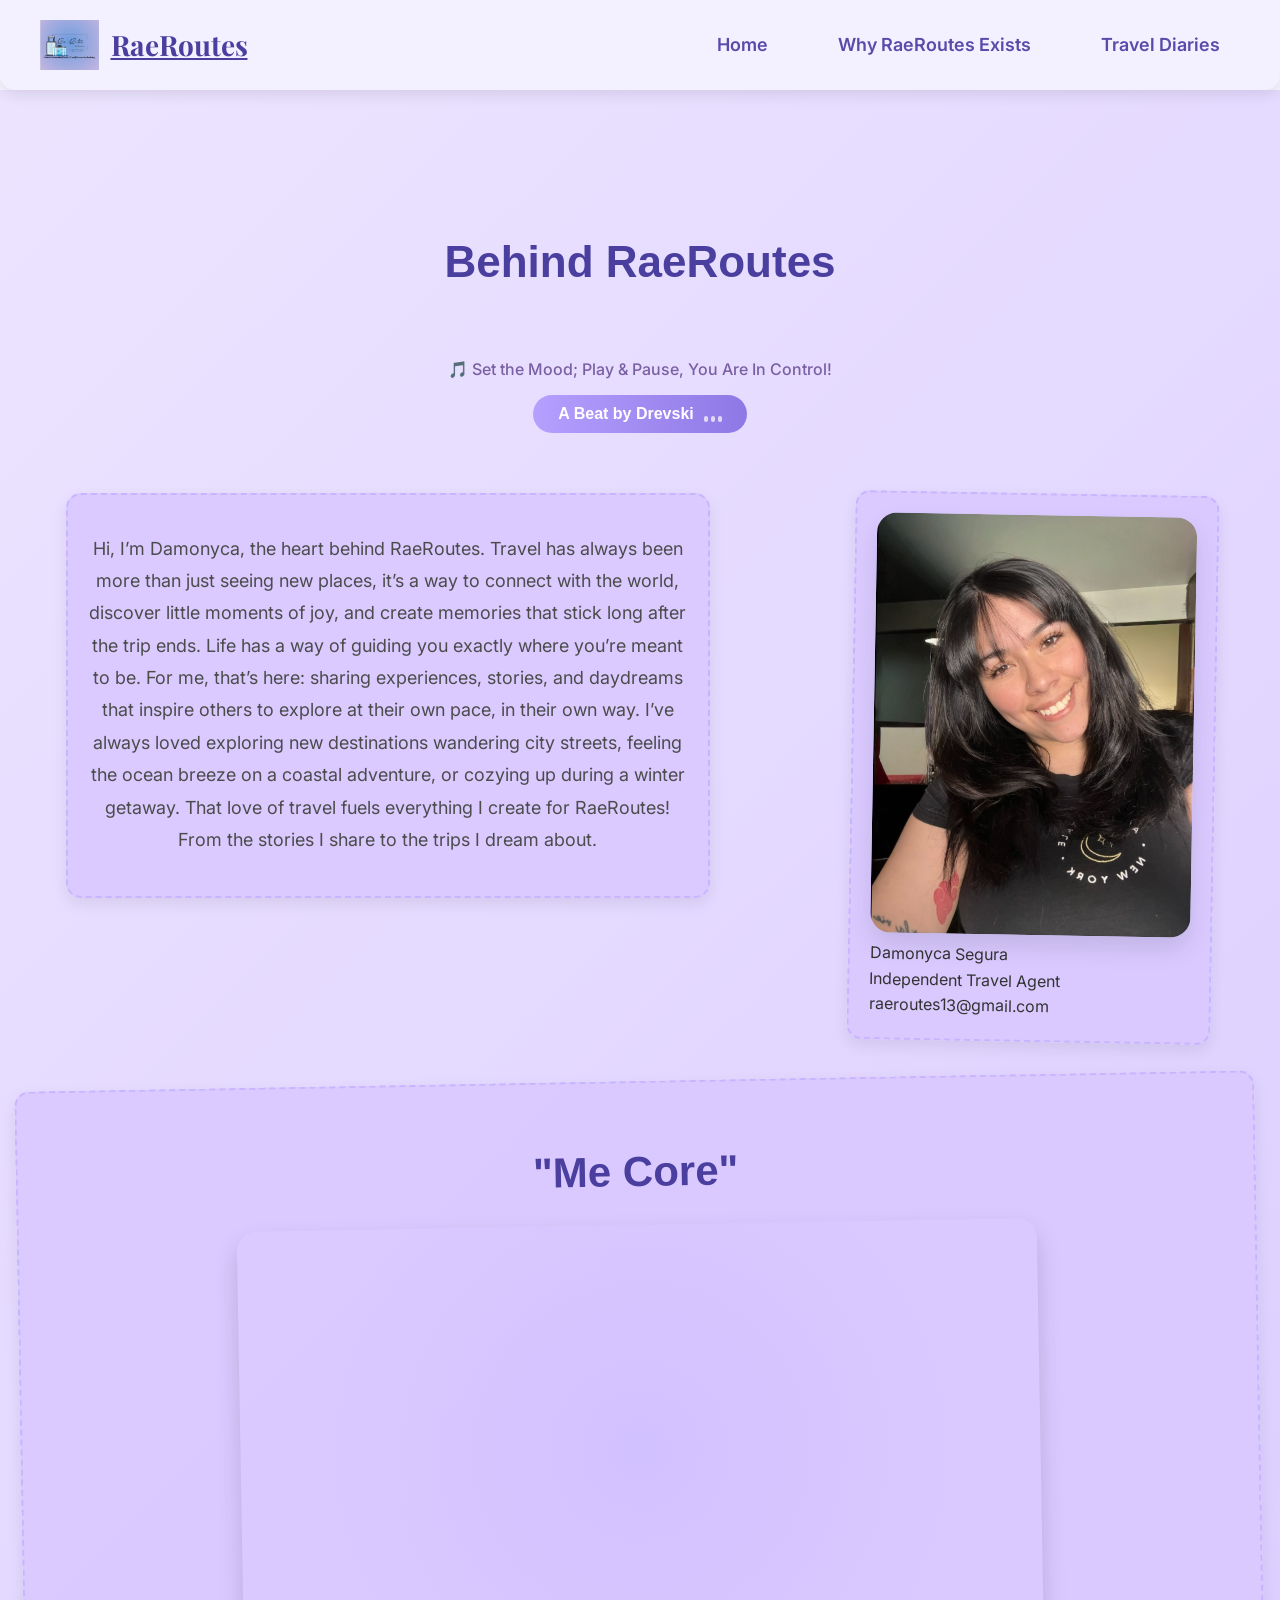
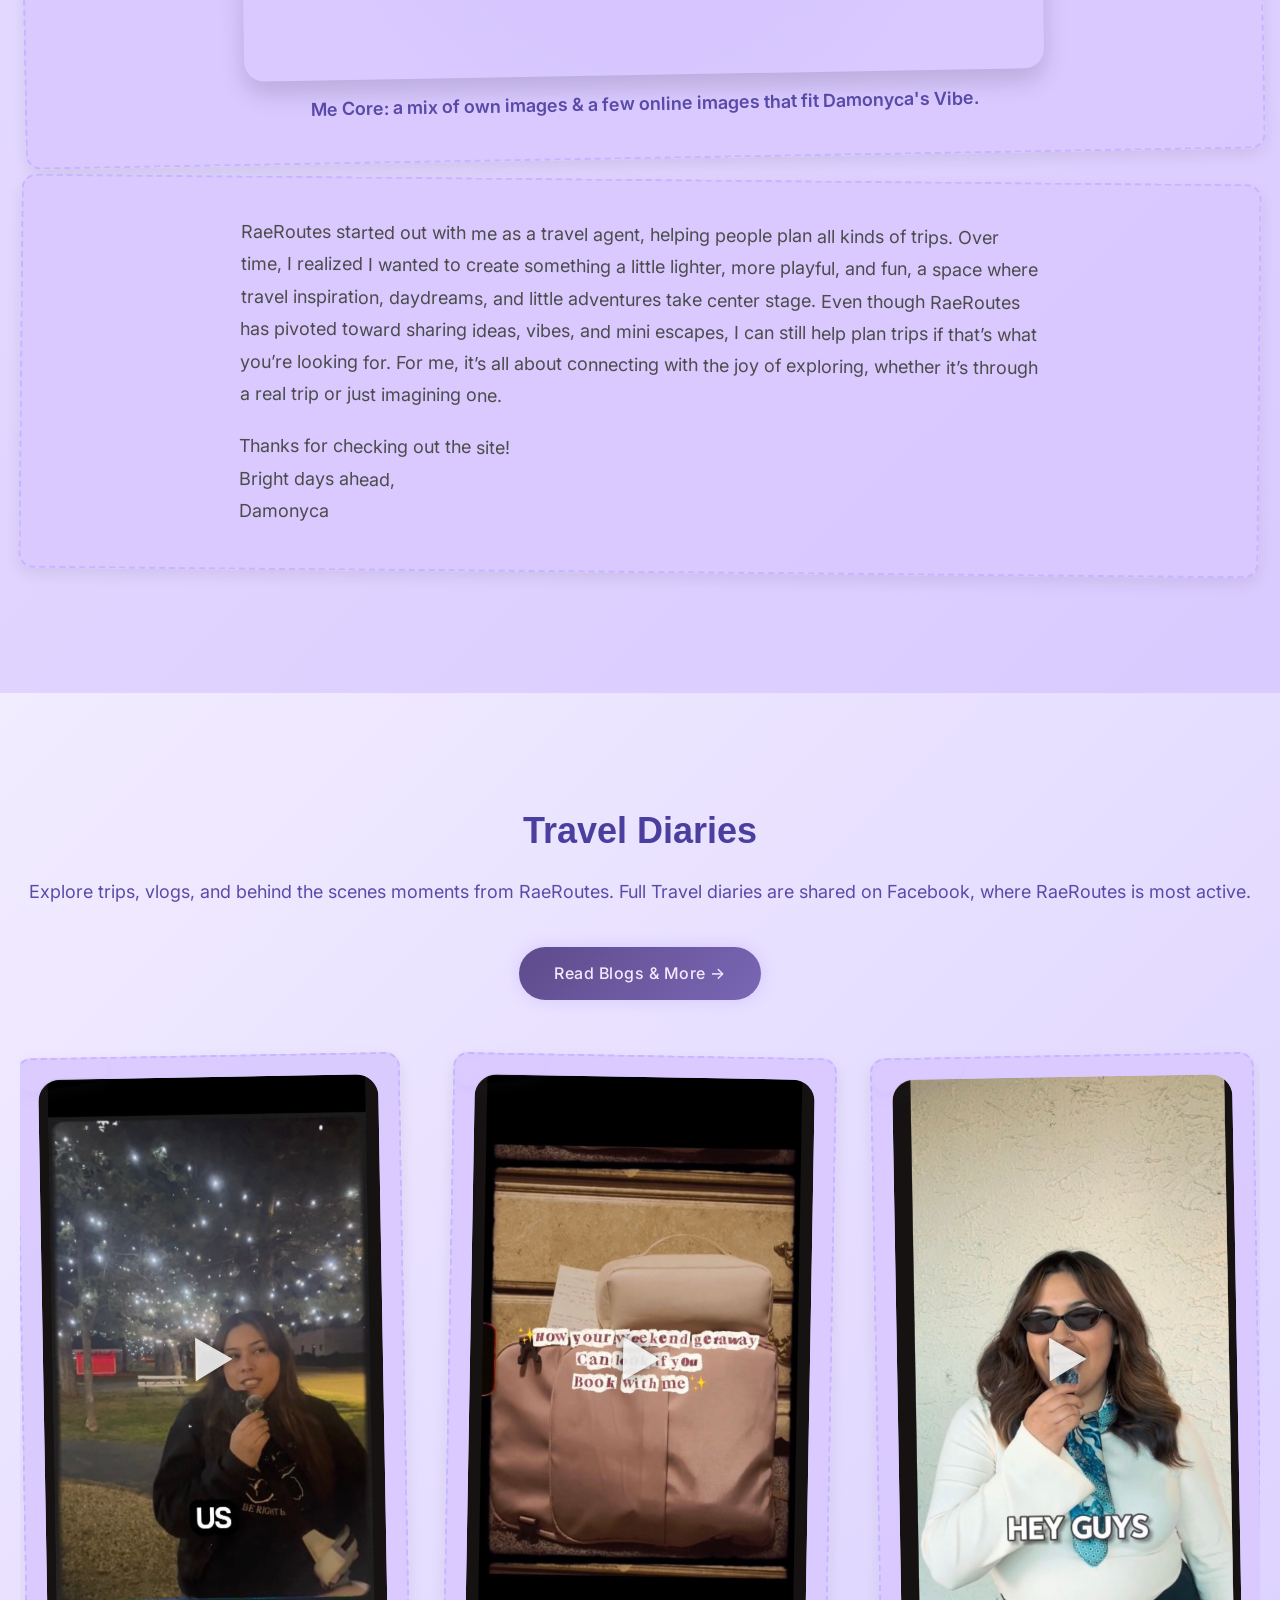
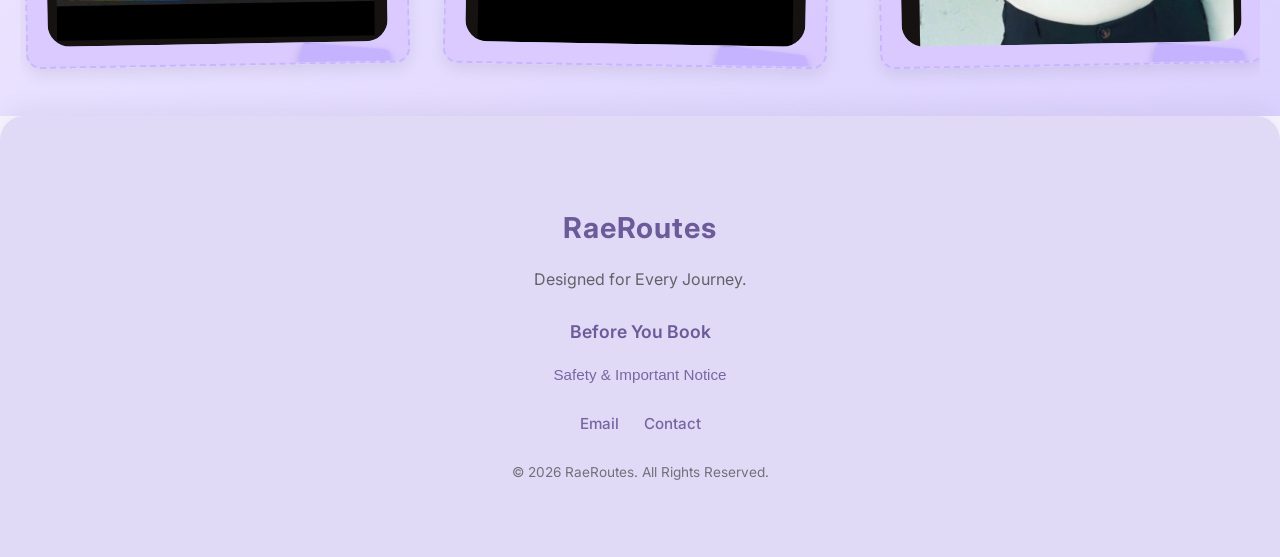
==== about.html @ dfd6adb3 "Refactor travel diaries section for better readability" ====
<!DOCTYPE html>
<html lang="en">
<head>
  <meta charset="UTF-8">
  <meta name="viewport" content="width=device-width, initial-scale=1.0">
  <title>About RaeRoutes | Damonyca</title>

  <!-- Google Fonts -->
  <link href="https://fonts.googleapis.com/css2?family=Inter:wght@300;400;600&family=Playfair+Display:wght@400;600&display=swap" rel="stylesheet">
<style>
/* ===== GLOBAL BODY ===== */
body {
    font-family: 'Inter', sans-serif;
    margin: 0;
    padding: 0;

    /* Soft lavender site background */
    background: #f7f5ff;

    color: #333;
    line-height: 1.6;
    overflow-x: hidden;
}

/* ===== HEADER ===== */
header {
    padding: 20px 40px;
    background: #f3f0ff; /* changed from #fff to page background color */
    box-shadow: 0 4px 15px rgba(0,0,0,0.1);
    display: flex;
    justify-content: space-between;
    align-items: center;
    position: sticky;
    top: 0;
    z-index: 1000;
    border-bottom-left-radius: 15px;
    border-bottom-right-radius: 15px;
    transition: all 0.3s ease;
}

header:hover { box-shadow: 0 8px 25px rgba(0,0,0,0.15); }

header .logo a {
    font-family: 'Playfair Display', serif;
    font-size: 28px;
    font-weight: 700;
    color: #4a3f9e;
    display: flex;
    align-items: center;
}

header .logo img { height: 50px; margin-right: 12px; }

/* ===== HEADER NAVIGATION (DESKTOP DEFAULT) ===== */
header nav {
  display: flex;
  gap: 30px; /* spacing between nav items */
}

header nav a {
  text-decoration: none;
  color: #5a4baa; /* main nav color */
  font-weight: 600;
  font-size: 18px;
  padding: 10px 20px;
  border-radius: 12px;
  position: relative;
  transition: all 0.3s ease;
}

header nav a::after {
  content: '';
  position: absolute;
  bottom: -4px;
  left: 0;
  width: 0%;
  height: 3px;
  background: linear-gradient(90deg, #b5a0ff, #8e78e5);
  border-radius: 2px;
  transition: width 0.3s ease;
}

header nav a:hover::after { 
  width: 100%; 
}

header nav a:hover {
  color: #fff;
  background: linear-gradient(90deg, #b5a0ff, #8e78e5);
  transform: translateY(-2px) scale(1.05);
  box-shadow: 0 8px 20px rgba(0,0,0,0.1);
}

/* ===== HAMBURGER ICON ===== */
.hamburger { 
  display: none; /* desktop hidden */
  flex-direction: column; 
  justify-content: space-between; 
  width: 42px;
  height: 38px;
  padding: 8px;
  cursor: pointer;

  background: #ffffff;
  border-radius: 12px;
  box-shadow: 0 6px 18px rgba(0, 0, 0, 0.12);

  transition: transform 0.2s ease, box-shadow 0.2s ease;
}
  .hamburger:hover {
  transform: translateY(-1px);
  box-shadow: 0 8px 22px rgba(0, 0, 0, 0.16);
}
.hamburger span { 
  height: 3px; 
  background: #5a4baa; 
  border-radius: 2px; 
}

/* ===== MOBILE NAVIGATION ===== */
@media (max-width: 768px) {

  header {
    display: flex;
    justify-content: space-between;
    align-items: center;
    position: relative; /* needed for absolute nav */
  }

  /* Show hamburger on mobile */
  .hamburger {
    display: flex;
  }

  /* Hide nav by default on mobile */
  header nav {
    display: none;
    position: absolute;
    top: 80px;
    right: 20px;
    flex-direction: column;
    background: #ffffff;
    padding: 20px;
    border-radius: 16px;
    box-shadow: 0 12px 30px rgba(0,0,0,0.15);
    gap: 16px;
    z-index: 1000;
  }

  /* THIS matches your existing JS */
  header nav.show {
    display: flex;
  }

  header nav a {
    font-size: 18px;
    padding: 12px 16px;
  }
}

/* ===== Theme Song Player ===== */
.theme-song-player {
  text-align: center;
  margin: 20px auto 40px;
}

.theme-song-player p {
  font-weight: 500;
  color: #7a5fa3;
  margin-bottom: 12px;
}

#playPauseBtn {
  display: inline-flex;
  align-items: center;
  justify-content: center;
  gap: 10px;
  padding: 10px 25px;
  font-size: 16px;
  font-weight: 600;
  color: #fff;
  background: linear-gradient(90deg, #b5a0ff, #8e78e5);
  border: none;
  border-radius: 25px;
  cursor: pointer;
  transition: all 0.3s ease;
  position: relative;
  overflow: hidden;
}

#playPauseBtn:hover {
  transform: translateY(-2px) scale(1.05);
  box-shadow: 0 8px 20px rgba(0,0,0,0.15);
}

/* Mini Audio Bars */
.audio-bars {
  display: flex;
  align-items: flex-end;
  gap: 3px;
  height: 16px;
}

.audio-bars span {
  width: 4px;
  height: 6px;
  background: rgba(255,255,255,0.7);
  border-radius: 2px;
  animation: bounce 1s infinite;
  animation-play-state: paused; /* paused by default */
}

.audio-bars span:nth-child(2) { animation-delay: 0.2s; }
.audio-bars span:nth-child(3) { animation-delay: 0.4s; }

@keyframes bounce {
  0%, 100% { height: 6px; opacity: 0.7; }
  50% { height: 14px; opacity: 1; }
}




/* ===== ABOUT PAGE ===== */
.about-page {
    padding: 100px 20px;
    background: linear-gradient(135deg, #ece4ff, #d9caff); /* soft lavender gradient */
    overflow: hidden;
}

.about-page h1 {
    font-family: 'Poppins', sans-serif;
    color: #4a3f9e;
    text-align: center;
    font-size: 44px;
    margin-bottom: 60px;
    opacity: 0;
    transform: translateY(20px);
    transition: all 0.8s ease-out;
}

/* About content layout */
.about-content {
    display: flex;
    flex-wrap: wrap;
    gap: 50px;
    justify-content: center;
    align-items: flex-start;
}

.about-text {
    max-width: 600px;
    font-size: 18px;
    color: #4c4c4c;
    line-height: 1.8;
    opacity: 0;
    transform: translateY(20px);
    transition: all 0.8s ease-out;
    text-align: center;
}

.about-text p { margin-bottom: 20px; }
.about-text .button {
    display: inline-block;
    padding: 16px 50px;
    background: linear-gradient(90deg, #b5a0ff, #8e78e5);
    color: #fff;
    border-radius: 30px;
    font-weight: 700;
    font-size: 18px;
    text-decoration: none;
    margin: 20px auto 0;
    transition: all 0.3s ease, box-shadow 0.3s ease;
    box-shadow: 0 8px 20px rgba(0,0,0,0.15);
}

.about-text .button:hover { transform: translateY(-5px) scale(1.05); box-shadow: 0 12px 25px rgba(0,0,0,0.2); }

.about-image img {
    max-width: 320px;
    border-radius: 20px;
    box-shadow: 0 12px 25px rgba(0,0,0,0.1);
    opacity: 0;
    transform: translateY(20px);
    transition: all 0.8s ease-out;
}

/* ===== CORE VIDEO ===== */
.core-video {
    padding: 80px 20px;
    text-align: center;
}

.core-video h2 {
    font-family: 'Poppins', sans-serif;
    font-size: 42px;
    font-weight: 700;
    color: #4a3f9e;
    margin-bottom: 20px;
    text-align: center;
}

.core-video .video-placeholder {
    width: 80%;
    max-width: 800px;
    height: 450px;
    border-radius: 20px;
    overflow: hidden;
    display: flex;
    justify-content: center;
    align-items: center;
    margin: 0 auto;
    box-shadow: 0 12px 25px rgba(0,0,0,0.15);
    position: relative;
    background: radial-gradient(circle at center, rgba(181,160,255,0.2), transparent 70%);
}

.core-video .video-placeholder::before {
    content: '';
    position: absolute;
    top: -50%;
    left: -50%;
    width: 200%;
    height: 200%;
    background: url('sparkles.png') repeat;
    background-size: contain;
    animation: spin 60s linear infinite;
    pointer-events: none;
}
  
/* ===== MOBILE ADJUSTMENTS ONLY ===== */
@media (max-width: 600px) {
    .core-video .video-placeholder {
        width: 100%;           /* fill mobile screen width */
        max-width: none;       /* remove desktop cap */
        min-height: 300px;     /* make it taller */
        aspect-ratio: auto;    /* allow natural height scaling */
        margin: 0 auto;        /* center */
    }

    .core-video .video-placeholder video {
        width: 100%;           /* fill container */
        height: 100%;
        object-fit: cover;     /* maintain crop style */
    }

    .core-video .video-caption {
        font-size: 16px;       /* slightly smaller text for mobile */
        margin-top: 10px;
    }
}


@keyframes spin { from { transform: rotate(0deg); } to { transform: rotate(360deg); } }

.core-video .video-placeholder video { width: 100%; height: 100%; border-radius: 20px; object-fit: cover; z-index: 1; position: relative; }
.core-video .video-caption { margin-top: 15px; font-weight: 600; font-size: 18px; color: #5a4baa; text-align: center; }

/* ===== ABOUT STORY ===== */
.about-story p {
    margin-bottom: 20px;
    max-width: 800px;
    margin-left: auto;
    margin-right: auto;
    font-size: 18px;
    line-height: 1.8;
    color: #4c4c4c;
}
/* ===== CTA BUTTON - START YOUR JOURNEY ===== */
.about-story .button {
    display: inline-block;       /* makes it behave like a button */
    padding: 16px 50px;          /* button size */
    background: linear-gradient(90deg, #b5a0ff, #8e78e5); /* purple gradient */
    color: #fff;                 /* text color white */
    border-radius: 30px;         /* rounded edges */
    font-weight: 700;            /* bold text */
    font-size: 18px;             /* readable size */
    text-decoration: none;       /* remove underline */
    text-align: center;          /* center text */
    margin: 20px auto 0;         /* center horizontally */
    transition: all 0.3s ease, box-shadow 0.3s ease; /* smooth hover */
    box-shadow: 0 8px 20px rgba(0,0,0,0.15); /* subtle shadow */
}
  
@media screen and (max-width: 768px) {
    .about-text .button {
        display: block;
        width: 100%;
        margin: 20px 0 0 0; /* top 20px, no side margins */
    }
}

/* Hover / pop effect */
.about-story .button:hover {
    transform: translateY(-5px) scale(1.05);
    box-shadow: 0 12px 25px rgba(0,0,0,0.2);
}
  


/* ===== TRAVEL DIARIES ===== */
.travel-diaries {
    padding: 80px 20px 20px; /* reduce bottom padding from 60px → 20px */
    text-align: center;
    background: linear-gradient( 135deg, #f2ecff 0%,#dcd2ff 100%);
}


.travel-diaries h2 {
    font-family: 'Poppins', sans-serif;
    color: #4a3f9e;
    font-size: 36px;
    margin-bottom: 15px;
}

.travel-diaries p {
    font-size: 18px;
    color: #5a4baa;
    margin-bottom: 40px;
}

  /* ===== BLOG BUTTON IN TRAVEL DIARIES ===== */
.diaries-blog-btn {
  text-align: center;
  margin: 25px 0 35px 0;
  display: block; /* show the button */
}

/* ===== LINK BUTTON STYLE ===== */
.blog-link-btn {
  display: inline-block;
  padding: 14px 35px; /* a little bigger for tap-friendly mobile */
  border-radius: 28px;
  background: linear-gradient(135deg, #5e4b8b, #7a67b5);
  color: #f1eaff;
  text-decoration: none;
  font-weight: 500;
  letter-spacing: 0.5px;
  text-align: center;
  transition: all 0.3s ease;
  box-shadow: 0 0 15px rgba(150,120,255,0.25);
}

/* hover effect */
.blog-link-btn:hover {
  transform: translateY(-3px);
  box-shadow: 0 0 22px rgba(170,140,255,0.5);
}

/* ===== MOBILE RESPONSIVE ===== */
@media (max-width: 600px) {
  .blog-link-btn {
    padding: 12px 25px; /* smaller padding for small screens */
    font-size: 16px;
    width: 80%; /* full-ish width for easier tapping */
    border-radius: 24px;
  }
}

/* Grid - horizontal scroll on mobile, normal on desktop */
.diaries-grid {
    display: flex;
    flex-wrap: nowrap;               
    justify-content: center;          
    gap: 40px;
    overflow-x: auto;                
    padding-bottom: 10px;
    -webkit-overflow-scrolling: touch; 
    scroll-snap-type: x mandatory;   
    position: relative;
}

/* Scrapbook card */
.diary-card {
    flex: 0 0 auto;
    width: 340px;
    max-height: calc(100vh - 200px); /* optional: prevent cards from forcing extra section height */
    aspect-ratio: 3 / 5;
    background: rgba(255,255,255,0.9);
    border: 2px dashed rgba(181,160,255,0.6);
    border-radius: 22px;
    position: relative;
    box-shadow: 0 10px 25px rgba(0,0,0,0.12);
    transform: rotate(-1deg);
    transition: transform 0.3s ease, box-shadow 0.3s ease;
    overflow: hidden;
    scroll-snap-align: start;
    margin-bottom: 0; /* make sure no extra margin added */
}


/* Alternate tilt */
.diary-card:nth-child(even) {
    transform: rotate(1deg);
}

/* Hover */
.diary-card:hover {
    transform: rotate(0deg) scale(1.03);
    box-shadow: 0 16px 35px rgba(0,0,0,0.18);
}

/* Video link wrapper */
.video-link {
    display: block;
    width: 100%;
    height: 100%;
    position: relative;
}

/* Image covers the card */
.video-link img {
    width: 100%;
    height: 100%;
    object-fit: cover;
    border-radius: 22px;
    display: block;
}

/* Play overlay */
.play-overlay {
    position: absolute;
    top: 50%;
    left: 50%;
    transform: translate(-50%, -50%);
    font-size: 48px;
    color: rgba(255,255,255,0.85);
    text-shadow: 0 0 12px rgba(0,0,0,0.6);
    pointer-events: none;
}

/* ===== SCRAPBOOK TAPE EFFECT ===== */
.diary-card::before,
.diary-card::after {
    content: "";
    position: absolute;
    width: 90px;
    height: 28px;
    background: rgba(181,160,255,0.55);
    border-radius: 6px;
    box-shadow: 0 4px 10px rgba(90,75,170,0.35);
    z-index: 1;
    pointer-events: none;
    backdrop-filter: blur(1px);
}

.diary-card::before {
    top: -12px;
    left: 18px;
    transform: rotate(-8deg);
}

.diary-card::after {
    bottom: -12px;
    right: 18px;
    transform: rotate(6deg);
}

/* Mobile */
@media (max-width: 768px) {
    .diary-card {
        width: 280px;
    }
}

  
/* ===== FOOTER ===== */
.rr-footer {
  background: rgba(210, 200, 240, 0.6);
  padding: 60px 25px;
  text-align: center;
  color: #444;
  margin-top: 0; /* remove extra space */
  border-radius: 24px 24px 0 0;
  box-shadow: 0 -8px 25px rgba(0, 0, 0, 0.05);
}


.footer-content {
  max-width: 800px;
  margin: 0 auto;
}

.footer-title {
  font-size: 1.8rem;
  font-weight: 700;
  letter-spacing: 1px;
  color: #6c5a99;
  margin-bottom: 6px;
}

.footer-tagline {
  font-size: 1rem;
  opacity: 0.8;
  margin-bottom: 25px;
}

.footer-subtitle {
  font-size: 1.1rem;
  font-weight: 600;
  color: #6c5a99;
  margin-bottom: 10px;
}

.footer-links {
  list-style: none;
  padding: 0;
  margin-bottom: 25px;
}

.footer-links li {
  margin-bottom: 8px;
}

.footer-links button {
  background: none;
  border: none;
  color: #6c5a99;
  font-size: 0.95rem;
  cursor: pointer;
  opacity: 0.9;
  transition: all 0.3s ease;
}

.footer-links button:hover {
  opacity: 1;
  text-decoration: underline;
}

.footer-socials {
  display: flex;
  justify-content: center;
  gap: 25px;
  margin-bottom: 25px;
}

.footer-socials a {
  color: #6c5a99;
  text-decoration: none;
  font-size: 0.95rem;
  font-weight: 500;
  opacity: 0.9;
  transition: all 0.3s ease;
}

.footer-socials a:hover {
  opacity: 1;
  transform: translateY(-2px);
}

.footer-copy {
  font-size: 0.85rem;
  opacity: 0.7;
  margin-top: 10px;
}

/* ===== PDF IMAGE MODAL ===== */
.pdf-modal {
  position: fixed;
  inset: 0;
  background: rgba(30, 20, 60, 0.45);
  backdrop-filter: blur(6px);
  display: none;
  align-items: center;
  justify-content: center;
  z-index: 9999;
}

.pdf-modal.active {
  display: flex;
}

.pdf-modal-content {
  background: linear-gradient(135deg, #f8f4ff, #eceaf7);
  width: 90%;
  max-width: 760px;
  max-height: 80vh;
  border-radius: 20px;
  box-shadow: 0 20px 60px rgba(0,0,0,0.25);
  position: relative;
  padding: 18px;
  display: flex;
  flex-direction: column;
  align-items: center;

  /* ✅ allow scrolling for desktop */
  overflow-y: auto;
}

.pdf-modal-content img {
  width: 100%;
  height: auto;
  border-radius: 14px;
  object-fit: contain;
}

.pdf-close {
  position: absolute;
  top: 12px;
  right: 16px;
  background: none;
  border: none;
  font-size: 1.8rem;
  cursor: pointer;
  color: #6c5a99;
}

/* Navigation Buttons for Multi-Page PDFs */
.pdf-nav {
  display: flex;
  justify-content: space-between;
  width: 100%;
  margin-top: 10px;
}

.pdf-nav button {
  background: #6c5a99;
  color: #fff;
  border: none;
  border-radius: 6px;
  padding: 4px 10px;
  font-size: 1rem;
  cursor: pointer;
  opacity: 0.85;
  transition: 0.3s;
}

.pdf-nav button:hover {
  opacity: 1;
}

/* ===== MOBILE FOOTER ADJUSTMENTS ===== */
@media (max-width: 480px) {
  .rr-footer {
    border-radius: 18px 18px 0 0;
    padding: 50px 20px;
  }

  .footer-title {
    font-size: 1.5rem;
  }

  .footer-links button {
    font-size: 0.9rem;
  }

  .footer-socials {
    flex-wrap: wrap;
    gap: 15px;
  }

  .footer-socials a {
    font-size: 0.9rem;
  }

  .footer-copy {
    font-size: 0.8rem;
  }

  .pdf-modal-content {
    max-height: 75vh;
  }
}


/* ===== SCROLL ANIMATIONS ===== */
.about-page h1.in-view,
.about-text.in-view,
.about-image img.in-view,
.core-video.in-view,
.about-story.in-view,
.diary-card.in-view {
    opacity: 1;
    transform: rotate(0deg) translateY(0);
    transition: all 0.8s ease-out;
}

/* ===== SCRAPBOOK EFFECTS ===== */
.about-text, .about-image, .core-video, .about-story, .diary-card {
    border: 2px dashed rgba(181,160,255,0.5);
    border-radius: 15px;
    padding: 20px;
    margin: 20px auto;
    position: relative;
    background: rgba(255,255,255,0.85);
    box-shadow: 0 6px 15px rgba(0,0,0,0.08);
    transform: rotate(-1deg);
    transition: transform 0.3s ease, box-shadow 0.3s ease;
}

.about-image { transform: rotate(1deg); }
.core-video { transform: rotate(-1deg); }
.about-story { transform: rotate(0.5deg); }
.diary-card:nth-child(even) { transform: rotate(1deg); }

.about-text:hover, .about-image:hover, .core-video:hover, .about-story:hover, .diary-card:hover {
    transform: rotate(0deg) scale(1.02);
    box-shadow: 0 12px 25px rgba(0,0,0,0.15);
}

/* Sparkle animation */
@keyframes sparkle {
    0% {background-position: 0 0;}
    100% {background-position: 200px 200px;}
}

.about-text::before, .about-image::before, .core-video::before, .about-story::before, .diary-card::before {
    content: '';
    position: absolute;
    top:0; left:0; right:0; bottom:0;
    pointer-events: none;
    background: url('sparkles.png') repeat;
    opacity: 0.15;
    animation: sparkle 60s linear infinite;
    border-radius: inherit;
}

/* ===== RESPONSIVE / MOBILE ===== */
@media screen and (max-width: 1024px) {
    .about-content { flex-direction: column; align-items: center; }
    .about-image img { max-width: 80%; }
    .core-video .video-placeholder { height: 350px; }
}

@media screen and (max-width: 768px) {
    header { flex-direction: row; justify-content: space-between; padding: 15px 20px; }
    header nav { display: none; flex-direction: column; gap: 15px; position: absolute; top: 65px; left: 0; width: 100%; background: #fff; padding: 20px; box-shadow: 0 4px 20px rgba(0,0,0,0.1); border-bottom-left-radius: 15px; border-bottom-right-radius: 15px; z-index: 999; }
    header nav.show { display: flex; }
    .hamburger { display: flex; }

    .about-content { flex-direction: column; align-items: center; gap: 30px; }
    .about-image img { max-width: 90%; }
    .about-page h1 { font-size: 36px; }
    .about-text { font-size: 16px; }
    .about-text .button { padding: 12px 30px; font-size: 16px; }

    .core-video h2 { font-size: 32px; margin-bottom: 15px; }
    .core-video .video-placeholder { width: 95%; height: 280px; }
    .core-video .video-caption { font-size: 16px; margin-top: 10px; }

    .diary-card { width: 90%; height: 180px; }
    .about-text, .about-story p, .travel-diaries p { font-size: 16px; }
}
  /* ===== SCRAPBOOK BACKGROUNDS ===== */
.about-text {
    background: rgba(217, 200, 255, 0.9); /* soft lavender */
}

.about-image {
    background: rgba(217, 200, 255, 0.9); /* soft lavender */
}

.core-video {
    background: rgba(217, 200, 255, 0.9); /* soft lavender */
}

.about-story {
    background: rgba(217, 200, 255, 0.9); /* soft lavender */
}

.diary-card {
    background: rgba(217, 200, 255, 0.9); /* soft lavender */
}



</style>

</head>

<body>

 <!-- HEADER -->
<header>
  <div class="logo">
    <a href="index.html">
      <img src="IMG_7560.jpg" alt="RaeRoutes Logo">
      RaeRoutes
    </a>
  </div>
 <nav>
  <!-- Home always links back to the homepage -->
  <a href="index.html#home">Home</a>

  <!-- About Me page sections -->
  <a href="#about-story">Why RaeRoutes Exists</a>
  <a href="#travel-diaries">Travel Diaries</a>
</nav>

<div class="hamburger" onclick="toggleMenu()">
  <span></span>
  <span></span>
  <span></span>
</div>

</header>

<!-- ABOUT SECTION -->
<section class="about-page">
  <div class="container">
    <h1>Behind RaeRoutes</h1>
    
 
 <div class="theme-song-player">
  <p>🎵 Set the Mood; Play & Pause, You Are In Control!</p>
  
  <button id="playPauseBtn">
    A Beat by Drevski
    <span class="audio-bars">
      <span></span>
      <span></span>
      <span></span>
    </span>
  </button>
  
  <audio id="themeSong">
    <source src="FieldsNormal.mp3" type="audio/mpeg">
    Your browser does not support the audio element.
  </audio>
</div>


    <!-- Intro Text + Image -->
    <div class="about-content">
      <div class="about-text">
        <p>Hi, I’m Damonyca, the heart behind RaeRoutes. Travel has always been more than just seeing new places, it’s a way to connect with the world, discover little moments of joy, and create memories that stick long after the trip ends.
Life has a way of guiding you exactly where you’re meant to be. For me, that’s here: sharing experiences, stories, and daydreams that inspire others to explore at their own pace, in their own way.
I’ve always loved exploring new destinations wandering city streets, feeling the ocean breeze on a coastal adventure, or cozying up during a winter getaway. That love of travel fuels everything I create for RaeRoutes! From the stories I share to the trips I dream about.</p>

        
      </div>

      <div class="about-image">
        <img src="myselfie.JPG" alt="Damonyca, founder of RaeRoutes" title="Damonyca, founder of RaeRoutes">
        <div class="about-image-caption">
          Damonyca Segura<br>
          Independent Travel Agent<br>
          raeroutes13@gmail.com
        </div>
      </div>
    </div>

    <!-- Core Video Section -->
<section class="core-video">
  <h2>"Me Core"</h2>
  <div class="video-placeholder">
    <video id="meCoreVideo" autoplay loop muted playsinline poster="video-poster.jpg">
      <source src="mecore2.mp4" type="video/mp4">
      Your browser does not support the video tag.
    </video>
  </div>
  <p class="video-caption">
    Me Core: a mix of own images & a few online images that fit Damonyca's Vibe.
  </p>
</section>

    <!-- Story / Why RaeRoutes Exists -->
    <div class="about-story" id="about-story">
      <p>RaeRoutes started out with me as a travel agent, helping people plan all kinds of trips. Over time, I realized I wanted to create something a little lighter, more playful, and fun, a space where travel inspiration, daydreams, and little adventures take center stage.
 Even though RaeRoutes has pivoted toward sharing ideas, vibes, and mini escapes, I can still help plan trips if that’s what you’re looking for. For me, it’s all about connecting with the joy of exploring, whether it’s through a real trip or just imagining one.</p>

      <p>Thanks for checking out the site!<br>
      Bright days ahead,<br>
      Damonyca</p>

    </div>
  </div>
  
</section>


<section class="travel-diaries" id="travel-diaries">
  <h2>Travel Diaries</h2>
  <p>Explore trips, vlogs, and behind the scenes moments from RaeRoutes.
    Full Travel diaries are shared on Facebook, where RaeRoutes is most active.</p>
  <div class="diaries-blog-btn">
  <a href="https://dsegura033.github.io/raeroutes-blogs/" class="blog-link-btn" target="_blank">
    Read Blogs & More →
  </a>
</div>


  <div class="diaries-grid">

    <!-- Video 1 -->
    <div class="diary-card">
      <a href="https://www.facebook.com/61579193352296/videos/1183307170442172/" target="_blank" class="video-link">
        <img src="hometownvlog.png" alt="Travel Diary 1 Cover">
        <div class="play-overlay">▶</div>
      </a>
    </div>

    <!-- Video 2 -->
    <div class="diary-card">
      <a href="https://www.facebook.com/61579193352296/videos/1197916335291336/" target="_blank" class="video-link">
        <img src="weekendvlogpic.png" alt="Travel Diary 2 Cover">
        <div class="play-overlay">▶</div>
      </a>
    </div>

    <!-- Video 3 -->
    <div class="diary-card">
      <a href="https://www.facebook.com/61579193352296/videos/1382027573300490/" target="_blank" class="video-link">
        <img src="firstvidpic.png" alt="Travel Diary 3 Cover">
        <div class="play-overlay">▶</div>
      </a>
    </div>

  </div>
</section>

  <!-- FOOTER -->
 <footer class="rr-footer">
  <div class="footer-content">

    <!-- Brand -->
    <h3 class="footer-title">RaeRoutes</h3>
    <p class="footer-tagline">Designed for Every Journey.</p>

    <!-- Resources / Image PDFs -->
    <div class="footer-resources">
      <h4 class="footer-subtitle">Before You Book</h4>
      <ul class="footer-links">
        <li><button data-images="importantnotice.jpg,updated2.png">Safety & Important Notice</button></li>
      </ul>
    </div>

    <!-- Socials / Contact -->
    <div class="footer-socials">
      <a href="mailto:raeroutes13@gmail.com">Email</a>
      <a href="#contact">Contact</a>
    </div>

    <!-- Copy -->
    <p class="footer-copy">© 2026 RaeRoutes. All Rights Reserved.</p>

  </div>
</footer>

<!-- Image Modal (for later JS) -->
<div class="pdf-modal" id="pdfModal">
  <div class="pdf-modal-content">
    <button class="pdf-close">&times;</button>
    <a id="pdfExternal" href="#" target="_blank">
      <img id="pdfImage" src="" alt="Document Preview">
    </a>
    <div class="pdf-nav">
      <button id="prevPage">&lt;</button>
      <button id="nextPage">&gt;</button>
    </div>
  </div>
</div>


</body>
  
<script>
document.addEventListener("DOMContentLoaded", () => {
  const playBtn = document.getElementById('playPauseBtn');
  const themeSong = document.getElementById('themeSong');
  const bars = document.querySelectorAll('.audio-bars span');

  if (playBtn && themeSong) {
    playBtn.addEventListener('click', () => {
      if (themeSong.paused) {
        themeSong.play();
        themeSong.loop = true;

        // Animate bars
        bars.forEach(bar => bar.style.animationPlayState = 'running');
      } else {
        themeSong.pause();

        // Pause bars animation
        bars.forEach(bar => bar.style.animationPlayState = 'paused');
      }
    });
  }
});
</script>

<script>
document.addEventListener("DOMContentLoaded", () => {

  /* ===============================
     ABOUT PAGE SCROLL ANIMATIONS
  =============================== */
  const aboutElements = document.querySelectorAll(
    '.about-page h1, .about-text, .about-image img'
  );

  if (aboutElements.length) {
    const observerAbout = new IntersectionObserver(entries => {
      entries.forEach(entry => {
        if (entry.isIntersecting) {
          entry.target.classList.add('in-view');
          observerAbout.unobserve(entry.target);
        }
      });
    }, { threshold: 0.2 });

    aboutElements.forEach(el => observerAbout.observe(el));
  }


  /* ===============================
     HAMBURGER MENU
  =============================== */
  const hamburger = document.querySelector('.hamburger');
  const nav = document.querySelector('header nav');

  if (hamburger && nav) {
    hamburger.addEventListener('click', () => {
      nav.classList.toggle('show');
    });
  }


  /* ===============================
     FOOTER PDF MODAL
  =============================== */
  const modal = document.getElementById("pdfModal");
  const pdfImg = document.getElementById("pdfImage");
  const external = document.getElementById("pdfExternal");
  const pdfCloseBtn = document.querySelector(".pdf-close");
  const prevBtn = document.getElementById("prevPage");
  const nextBtn = document.getElementById("nextPage");

  let currentImages = [];
  let currentIndex = 0;

  document.querySelectorAll(".footer-links button").forEach(btn => {
    btn.addEventListener("click", () => {
      const images = btn.getAttribute("data-images");
      if (!images) return;

      currentImages = images.split(",").map(i => i.trim());
      currentIndex = 0;

      pdfImg.src = currentImages[currentIndex];
      external.href = currentImages[currentIndex];
      modal.classList.add("active");

      prevBtn.style.display = currentImages.length > 1 ? 'inline-block' : 'none';
      nextBtn.style.display = currentImages.length > 1 ? 'inline-block' : 'none';
    });
  });

  function closeModal() {
    modal.classList.remove("active");
    pdfImg.src = "";
  }

  if (pdfCloseBtn) pdfCloseBtn.addEventListener("click", closeModal);
  if (modal) modal.addEventListener("click", e => {
    if (e.target === modal) closeModal();
  });

  if (prevBtn) prevBtn.addEventListener("click", () => {
    if (currentIndex > 0) {
      currentIndex--;
      pdfImg.src = currentImages[currentIndex];
      external.href = currentImages[currentIndex];
    }
  });

  if (nextBtn) nextBtn.addEventListener("click", () => {
    if (currentIndex < currentImages.length - 1) {
      currentIndex++;
      pdfImg.src = currentImages[currentIndex];
      external.href = currentImages[currentIndex];
    }
  });


  /* ===============================
     TRAVELER QUIZ
  =============================== */
  const travelerButtons = document.querySelectorAll(
    '.traveler-card .options button'
  );
  const travelerResult = document.querySelector(
    '.traveler-card .result'
  );

  const travelerDescriptions = {
    "City Explorer": [
      "You thrive on the energy of bustling streets and hidden cafés. Urban adventures are your playground!",
      "Skylines, museums, and late night eats fuel your travel style.",
      "You love discovering neighborhoods and the rhythm of a city that never sleeps."
    ],
    "Coastal Relaxer": [
      "Your soul finds calm in waves and golden sands.",
      "Salt air, slow mornings, and ocean views are your version of luxury.",
      "You travel to unwind sunshine and water are all you need."
    ],
    "Adventure Seeker": [
      "You crave thrills, hikes, and the unknown.",
      "Your trips are powered by adrenaline and fresh air.",
      "You’re happiest chasing views and pushing limits."
    ],
    "Cozy & Chill": [
      "You cherish quiet mornings and hygge vibes.",
      "Your perfect trip includes cozy cafés and slow days.",
      "You travel to feel calm, comfortable, and present."
    ]
  };

  travelerButtons.forEach(button => {
    button.addEventListener('click', () => {
      const type = button.dataset.type;
      const descriptions = travelerDescriptions[type];
      if (!descriptions || !travelerResult) return;

      const random =
        descriptions[Math.floor(Math.random() * descriptions.length)];

      travelerResult.innerHTML = `<strong>${type}</strong><br>${random}`;
      travelerResult.style.display = 'block';
    });
  });


  /* ===============================
     PLAN MY TRIP WHEEL
  =============================== */
  const spinBtn = document.getElementById('spinTrip');
  const tripResult = document.querySelector('.trip-result');

  if (spinBtn && tripResult) {
    const destEl = tripResult.querySelector('.destination');
    const vibeEl = tripResult.querySelector('.vibe');
    const partnerEl = tripResult.querySelector('.partner');

    const destinations = [
      "New York City, NY", "Miami, FL", "Sedona, AZ", "San Francisco, CA",
      "Asheville, NC", "Chicago, IL", "Honolulu, HI",
      "Paris, France", "Kyoto, Japan", "Santorini, Greece",
      "Bali, Indonesia", "Rome, Italy", "London, England"
    ];

    const vibes = [
      "Relaxed & Luxurious", "Adventure & Nature", "Romantic & Cozy",
      "Urban & Vibrant", "Chill & Hygge", "Beach & Sun"
    ];

    const partners = [
      "Partner 👫", "Friends 👭", "Family 👨‍👩‍👧",
      "Solo ✈️", "Bestie Squad 👯"
    ];

    spinBtn.addEventListener('click', () => {
      tripResult.style.display = 'block';
      let i = 0;

      const interval = setInterval(() => {
        destEl.textContent =
          destinations[Math.floor(Math.random() * destinations.length)];
        vibeEl.textContent =
          vibes[Math.floor(Math.random() * vibes.length)];
        partnerEl.textContent =
          partners[Math.floor(Math.random() * partners.length)];

        i++;
        if (i > 20) clearInterval(interval);
      }, 50);
    });
  }

});
</script>
  
<!-- Load YouTube Iframe API -->
<script src="https://www.youtube.com/iframe_api"></script>

<script>
let players = [];
const themeSong = document.getElementById('themeSong');

// Called by YouTube API when ready
function onYouTubeIframeAPIReady() {
  document.querySelectorAll('.brainrot-video').forEach((iframe, index) => {
    players[index] = new YT.Player(iframe, {
      events: {
        'onStateChange': function(event) {
          // Pause theme song when video starts
          if(event.data === YT.PlayerState.PLAYING) {
            if(themeSong && !themeSong.paused) themeSong.pause();
          }
        }
      }
    });
  });
}
</script>



</body>
</html>
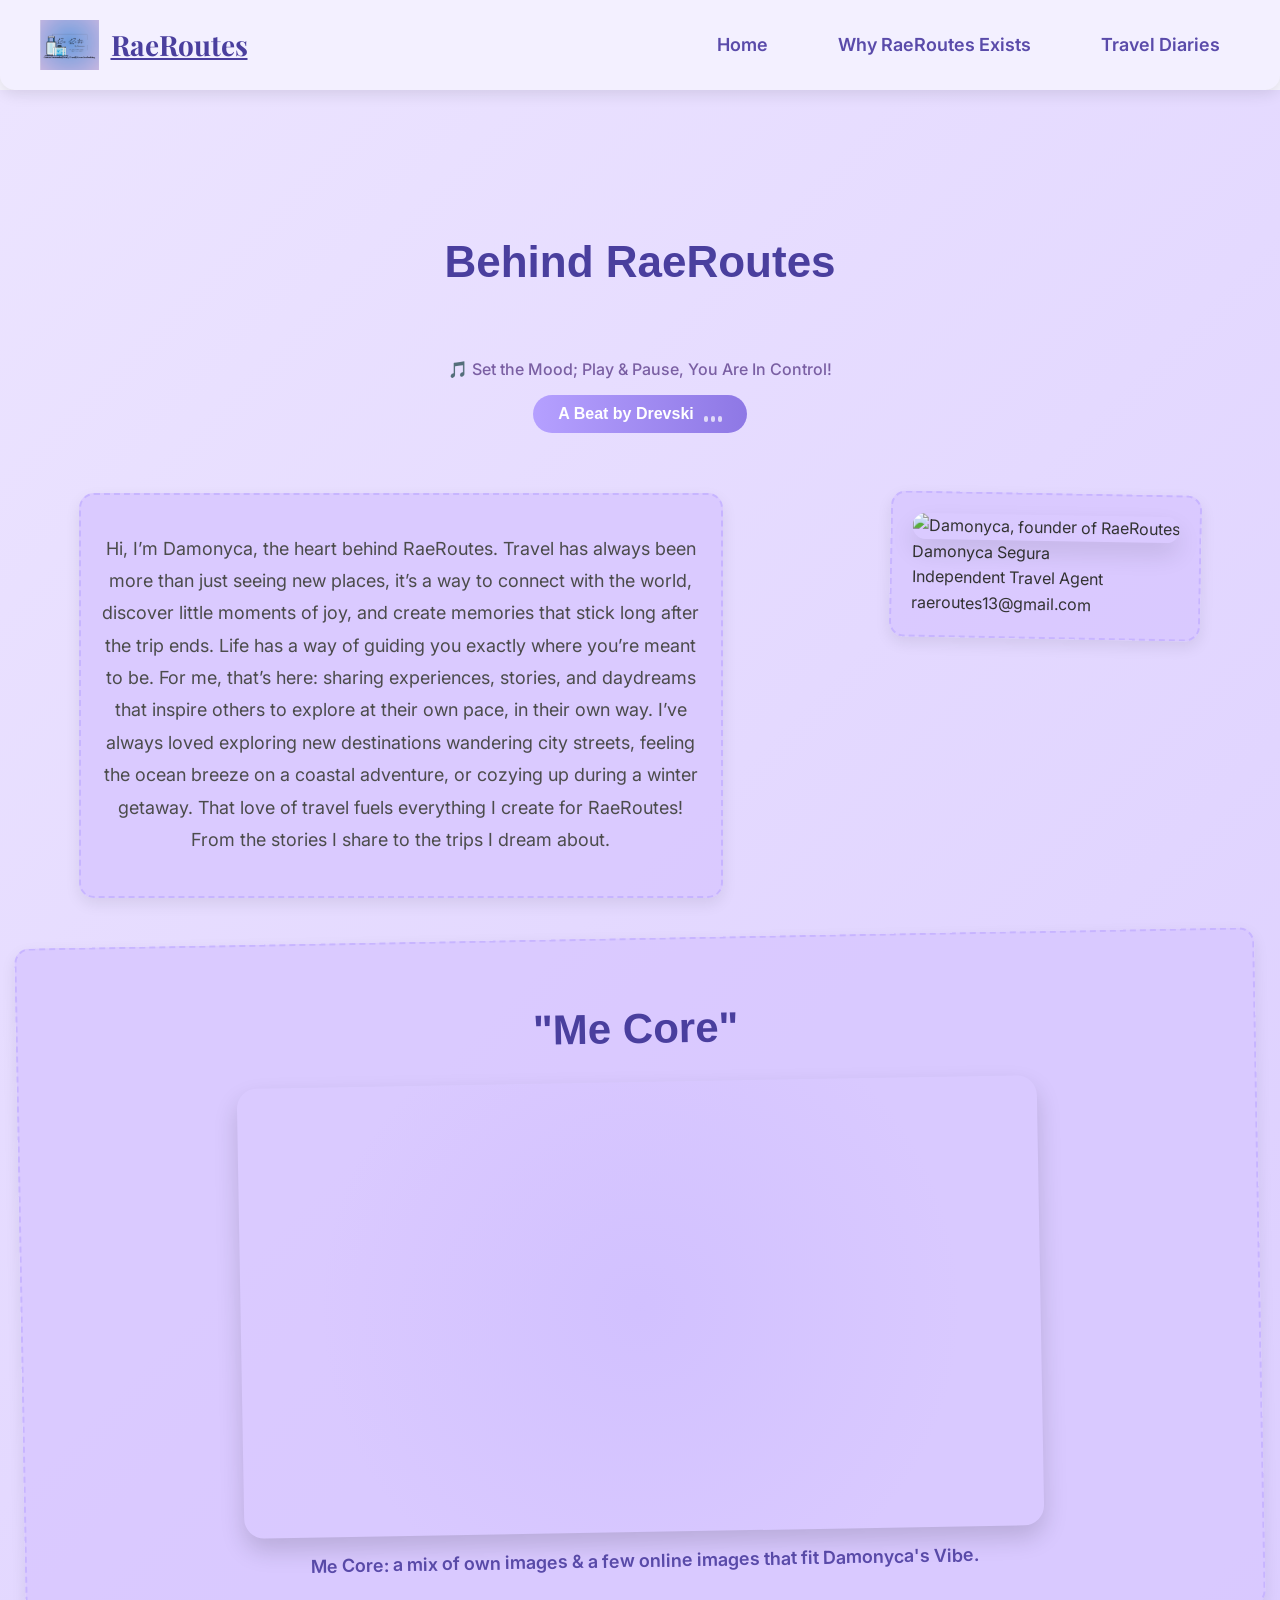
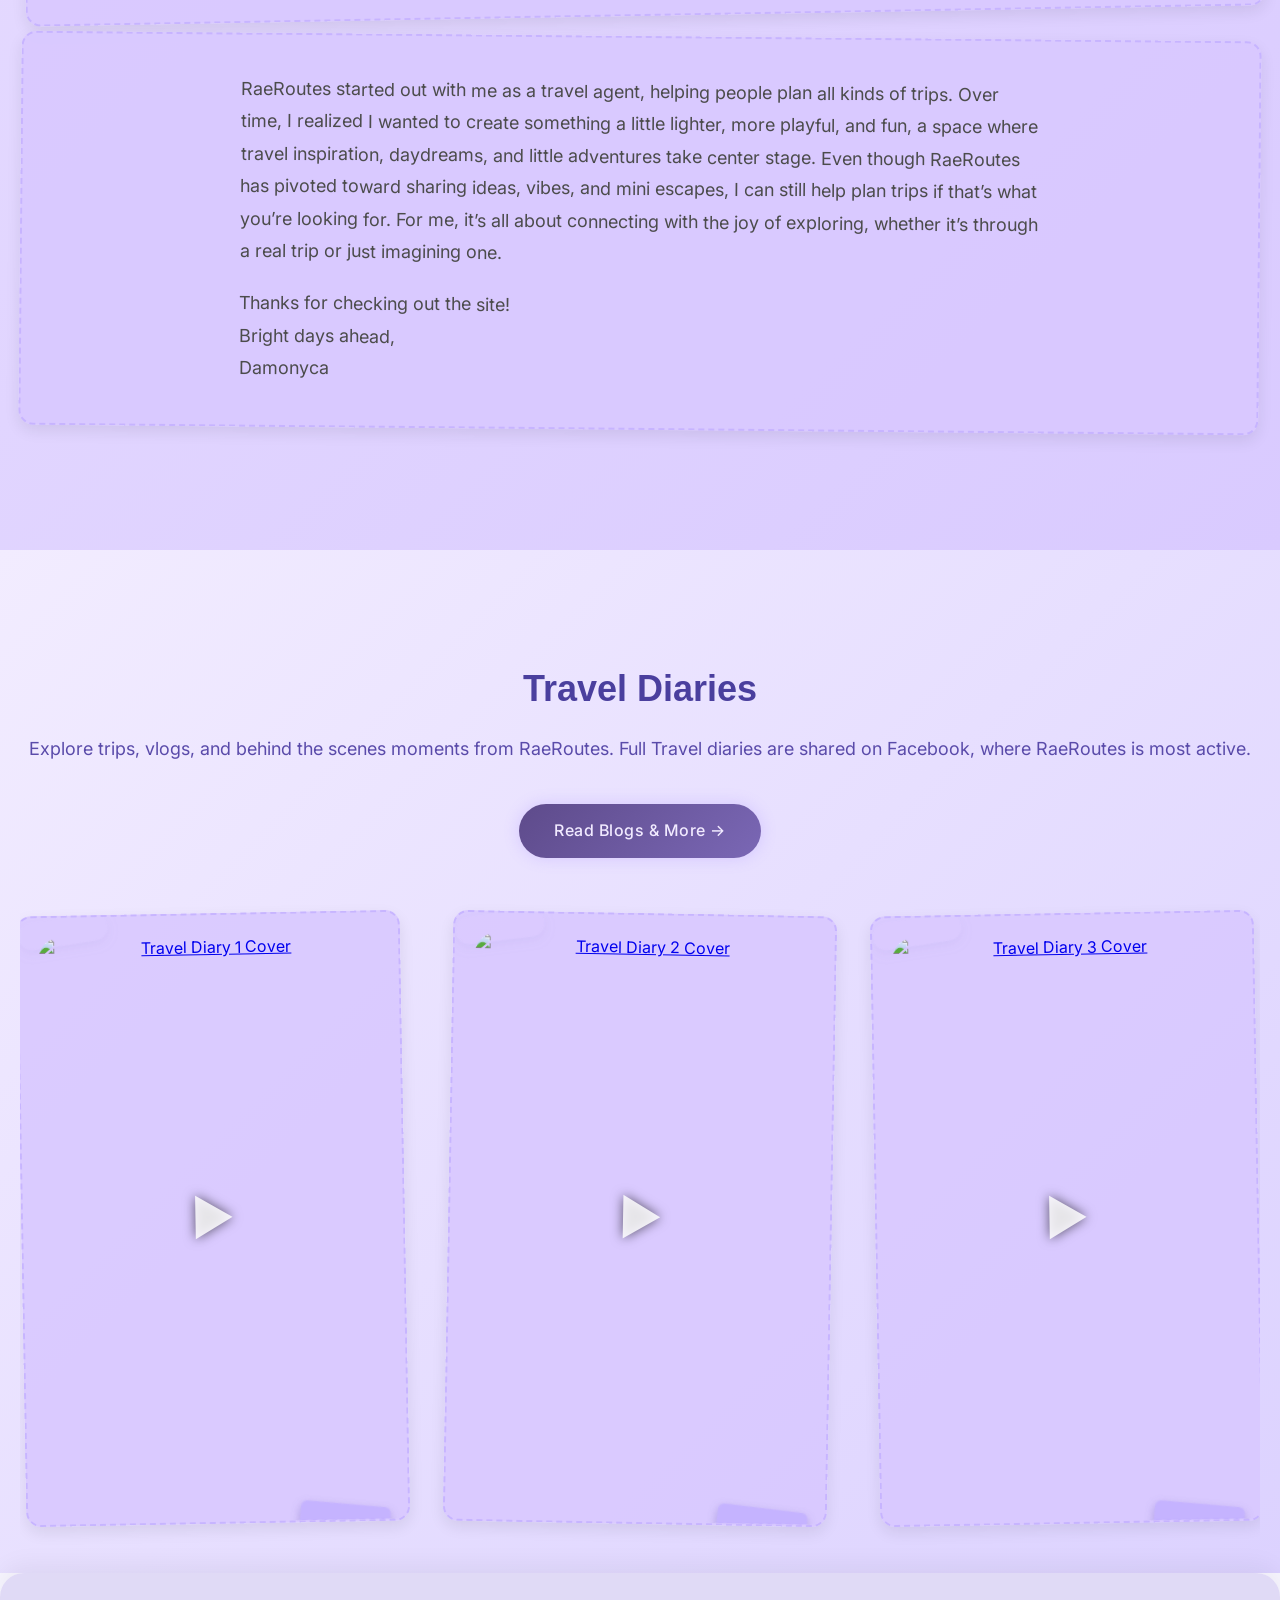
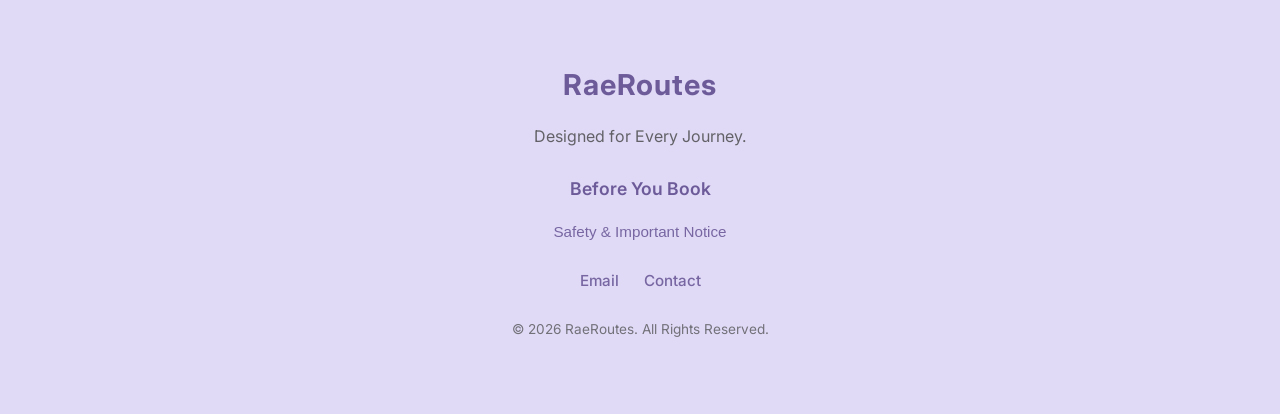
==== commit 3aad839f: "Update about.html" ====
--- a/about.html
+++ b/about.html
@@ -914,7 +914,7 @@
   </button>
   
   <audio id="themeSong">
-    <source src="FieldsNormal.mp3" type="audio/mpeg">
+    <source src="assets/audios/FieldsNormal.mp3" type="audio/mpeg">
     Your browser does not support the audio element.
   </audio>
 </div>
@@ -931,7 +931,7 @@
       </div>
 
       <div class="about-image">
-        <img src="myselfie.JPG" alt="Damonyca, founder of RaeRoutes" title="Damonyca, founder of RaeRoutes">
+        <img src="assets/images/myselfie.JPG" alt="Damonyca, founder of RaeRoutes" title="Damonyca, founder of RaeRoutes">
         <div class="about-image-caption">
           Damonyca Segura<br>
           Independent Travel Agent<br>
@@ -945,7 +945,7 @@
   <h2>"Me Core"</h2>
   <div class="video-placeholder">
     <video id="meCoreVideo" autoplay loop muted playsinline poster="video-poster.jpg">
-      <source src="mecore2.mp4" type="video/mp4">
+      <source src="assets/videos/mecore2.mp4" type="video/mp4">
       Your browser does not support the video tag.
     </video>
   </div>
@@ -985,7 +985,7 @@
     <!-- Video 1 -->
     <div class="diary-card">
       <a href="https://www.facebook.com/61579193352296/videos/1183307170442172/" target="_blank" class="video-link">
-        <img src="hometownvlog.png" alt="Travel Diary 1 Cover">
+        <img src="assets/images/hometownvlog.png" alt="Travel Diary 1 Cover">
         <div class="play-overlay">▶</div>
       </a>
     </div>
@@ -993,7 +993,7 @@
     <!-- Video 2 -->
     <div class="diary-card">
       <a href="https://www.facebook.com/61579193352296/videos/1197916335291336/" target="_blank" class="video-link">
-        <img src="weekendvlogpic.png" alt="Travel Diary 2 Cover">
+        <img src="assets/images/weekendvlogpic.png" alt="Travel Diary 2 Cover">
         <div class="play-overlay">▶</div>
       </a>
     </div>
@@ -1001,7 +1001,7 @@
     <!-- Video 3 -->
     <div class="diary-card">
       <a href="https://www.facebook.com/61579193352296/videos/1382027573300490/" target="_blank" class="video-link">
-        <img src="firstvidpic.png" alt="Travel Diary 3 Cover">
+        <img src="assets/images/firstvidpic.png" alt="Travel Diary 3 Cover">
         <div class="play-overlay">▶</div>
       </a>
     </div>
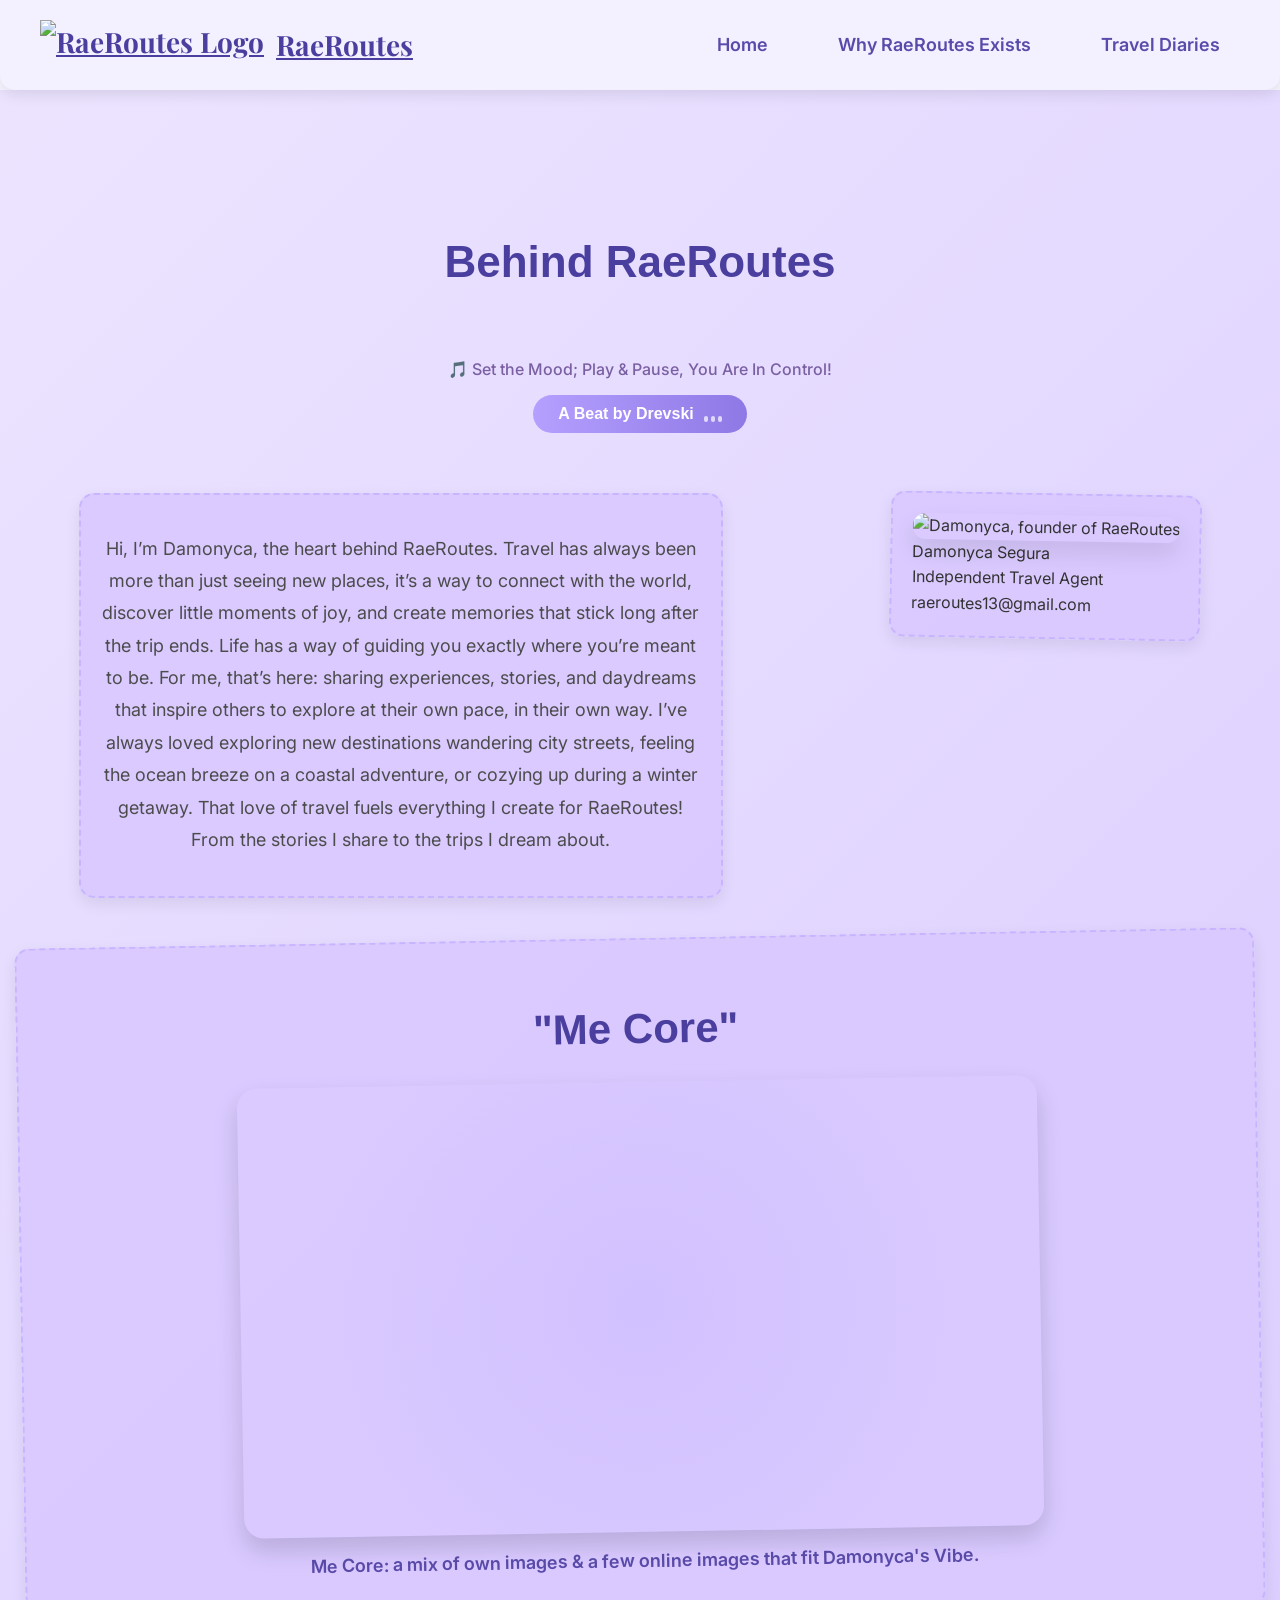
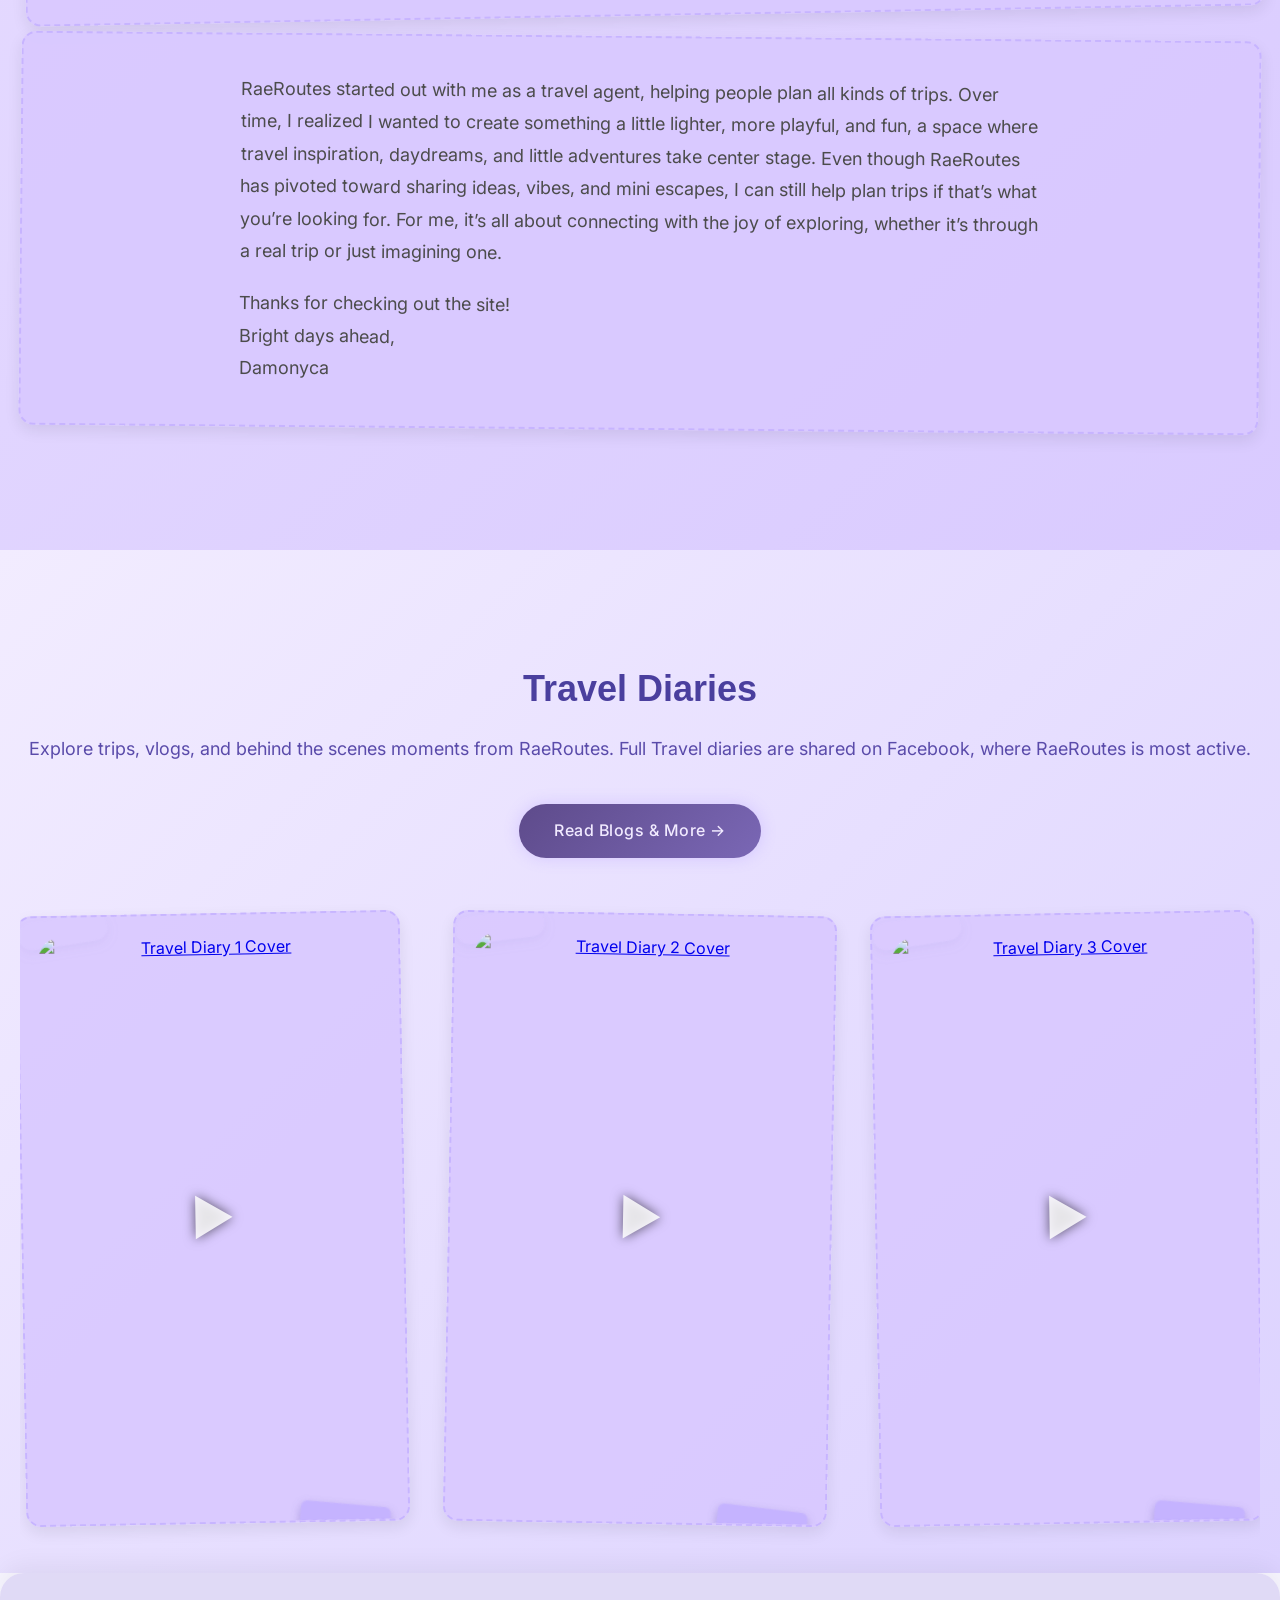
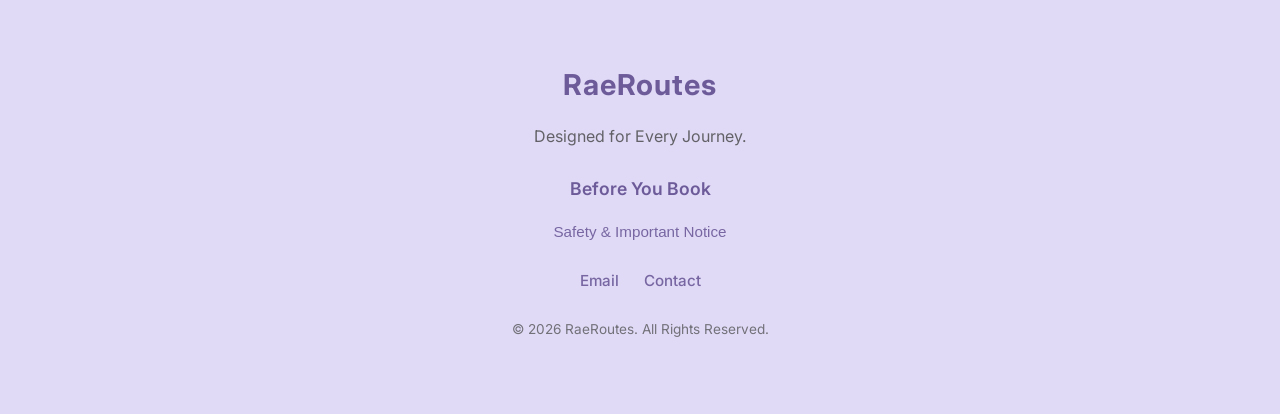
==== commit b7e3178f: "Update about.html" ====
--- a/about.html
+++ b/about.html
@@ -874,7 +874,7 @@
 <header>
   <div class="logo">
     <a href="index.html">
-      <img src="IMG_7560.jpg" alt="RaeRoutes Logo">
+      <img src="assets/images/IMG_7560.jpg" alt="RaeRoutes Logo">
       RaeRoutes
     </a>
   </div>
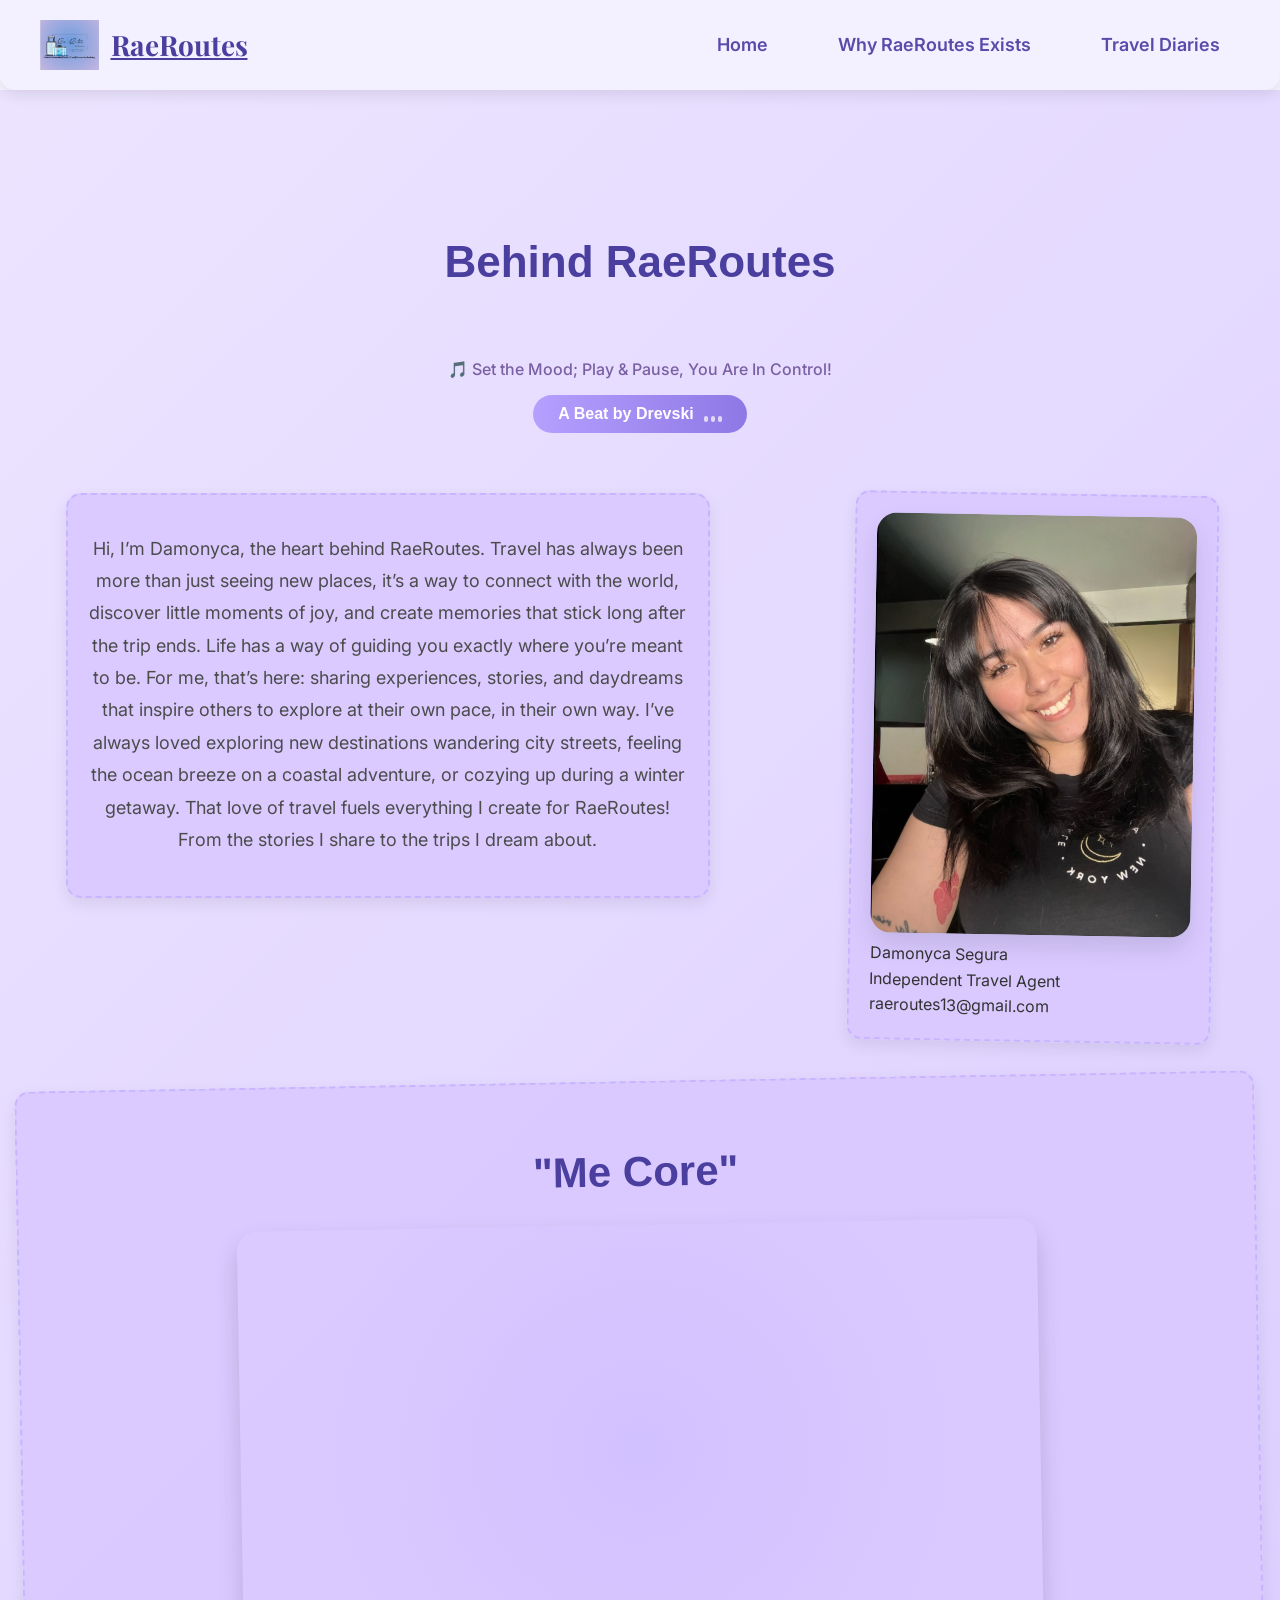
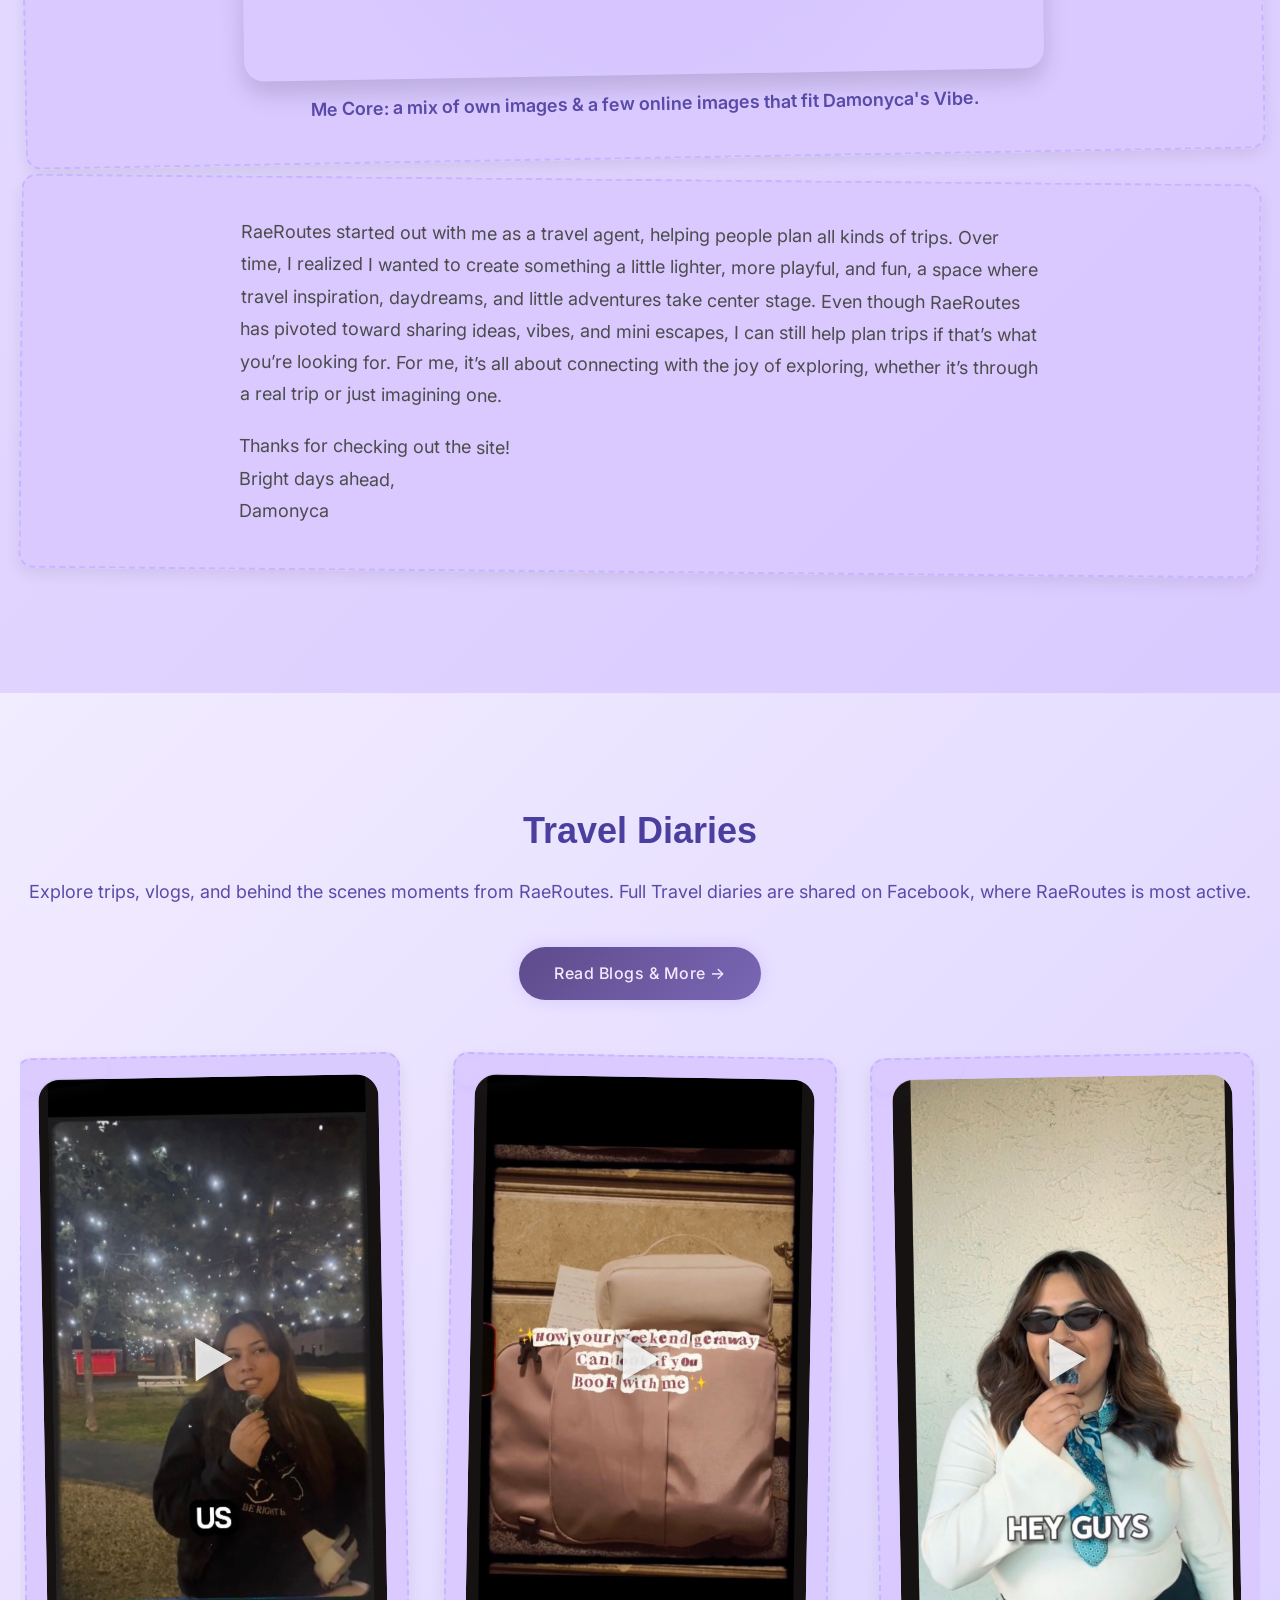
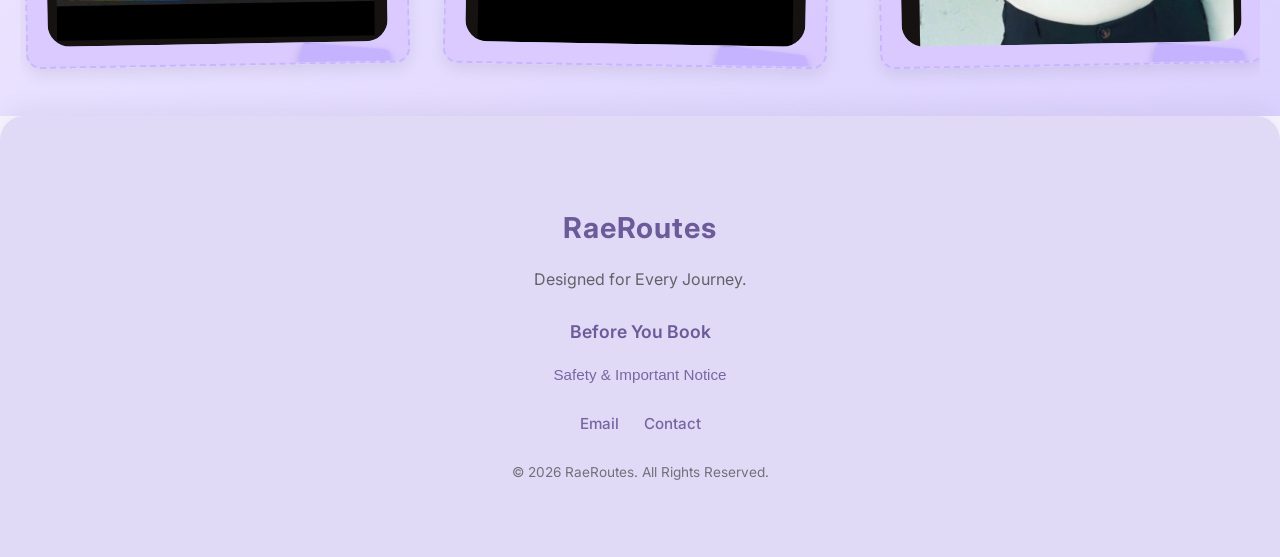
==== commit 265c167f: "Update about.html" ====
--- a/about.html
+++ b/about.html
@@ -974,7 +974,7 @@
   <p>Explore trips, vlogs, and behind the scenes moments from RaeRoutes.
     Full Travel diaries are shared on Facebook, where RaeRoutes is most active.</p>
   <div class="diaries-blog-btn">
-  <a href="https://dsegura033.github.io/raeroutes-blogs/" class="blog-link-btn" target="_blank">
+  <a href="raeroutesblogs.html" class="blog-link-btn" target="_blank">
     Read Blogs & More →
   </a>
 </div>
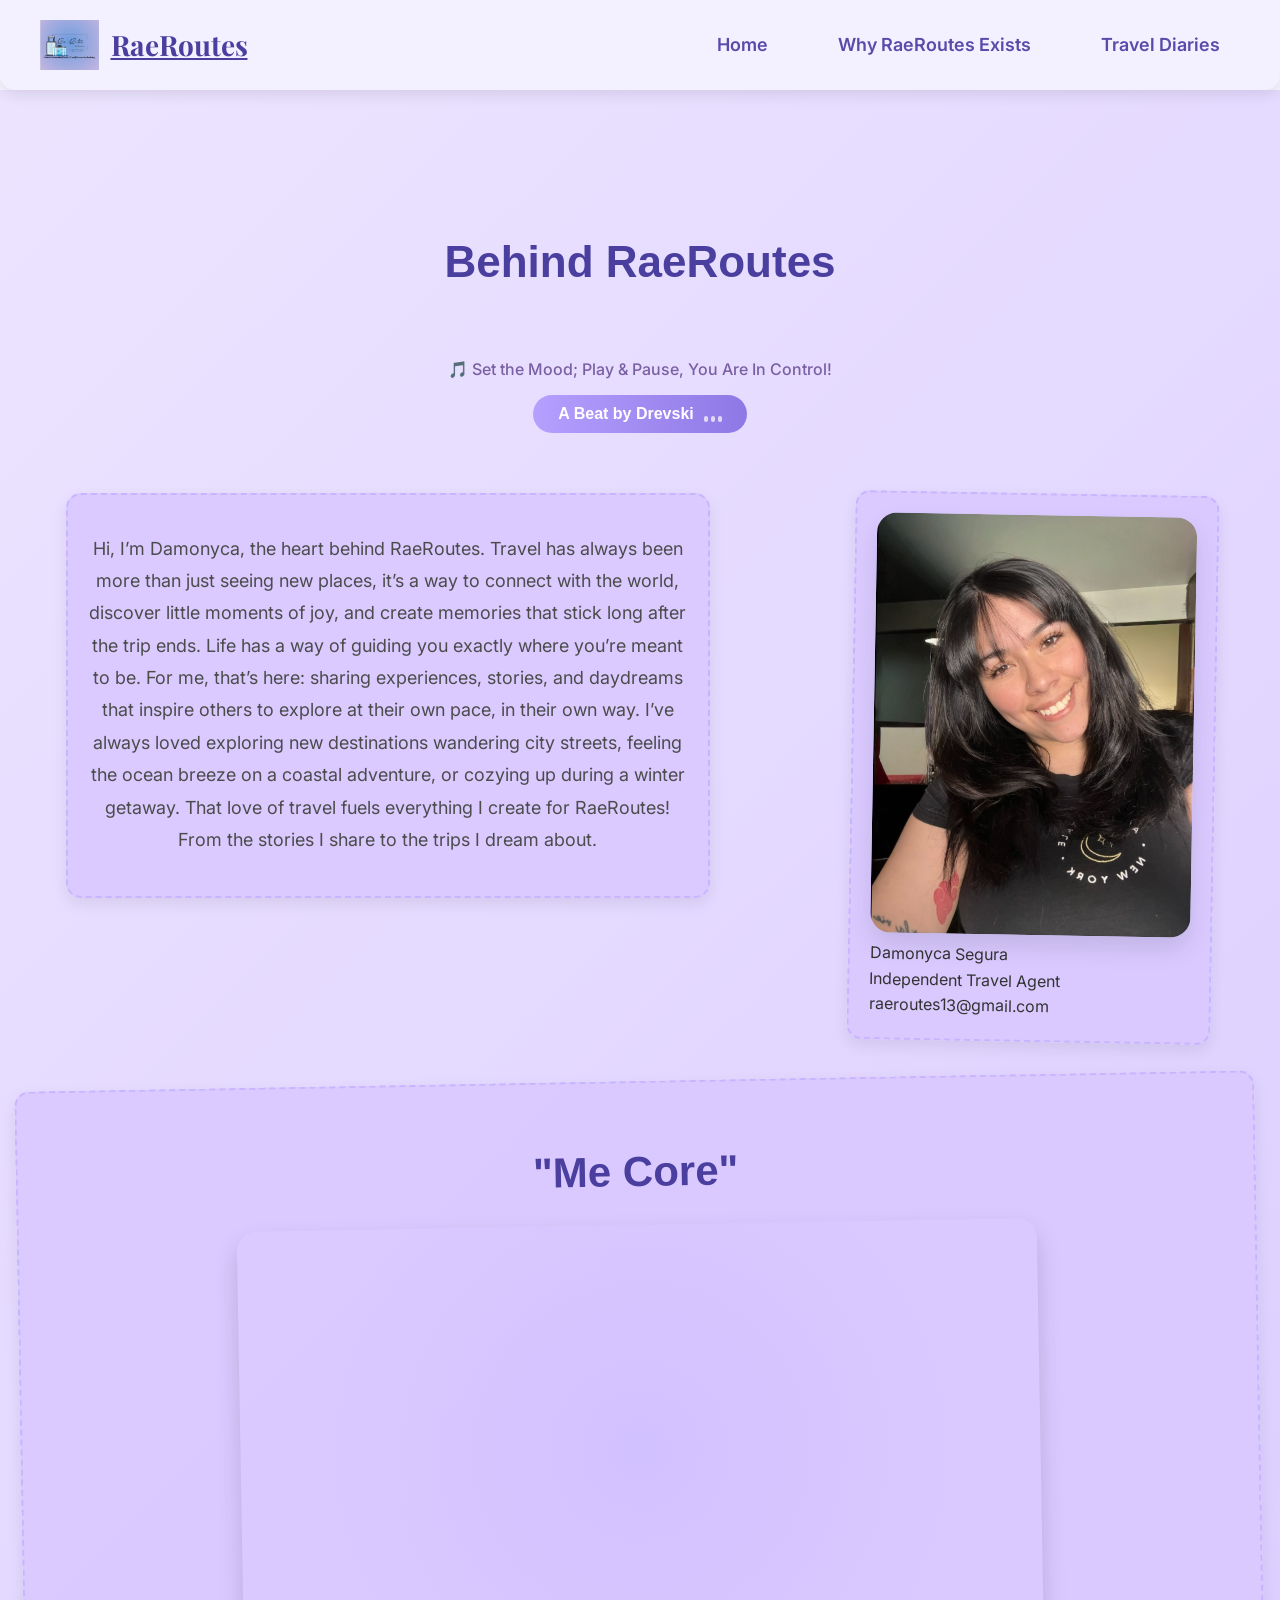
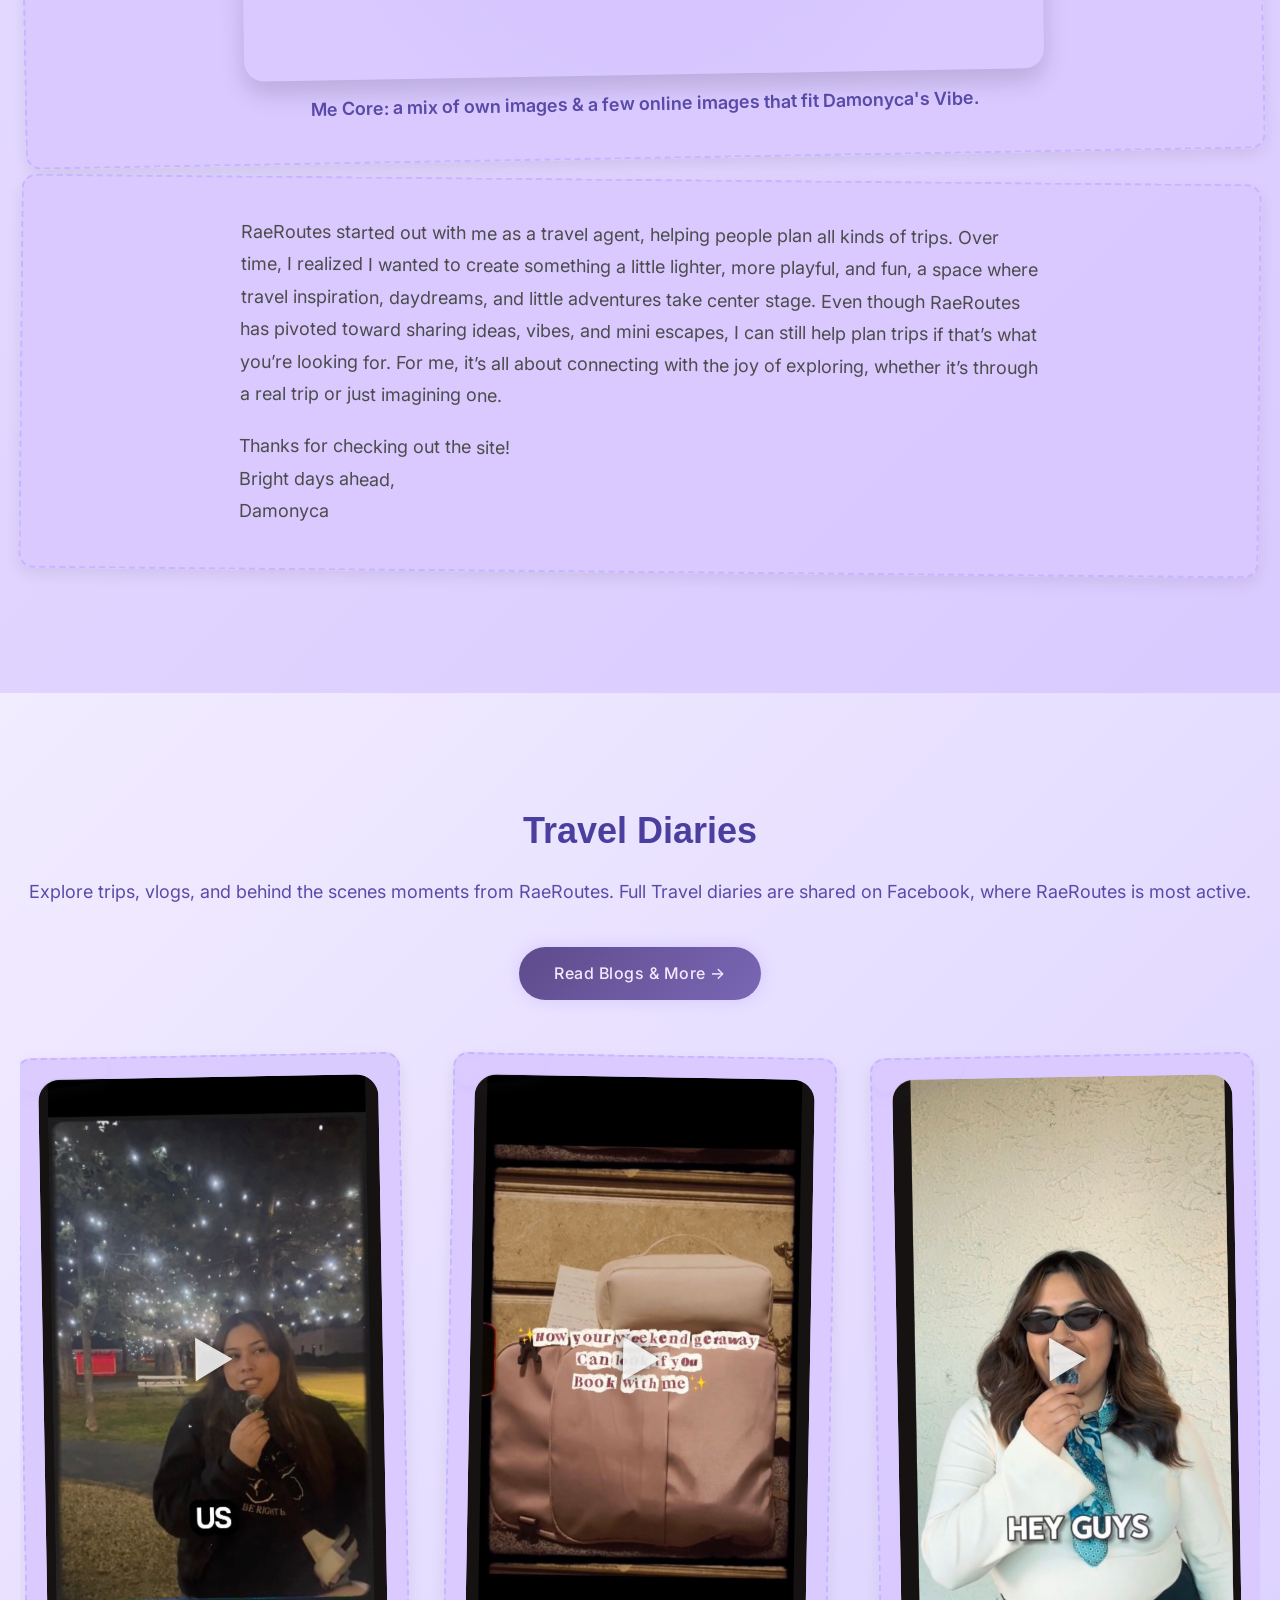
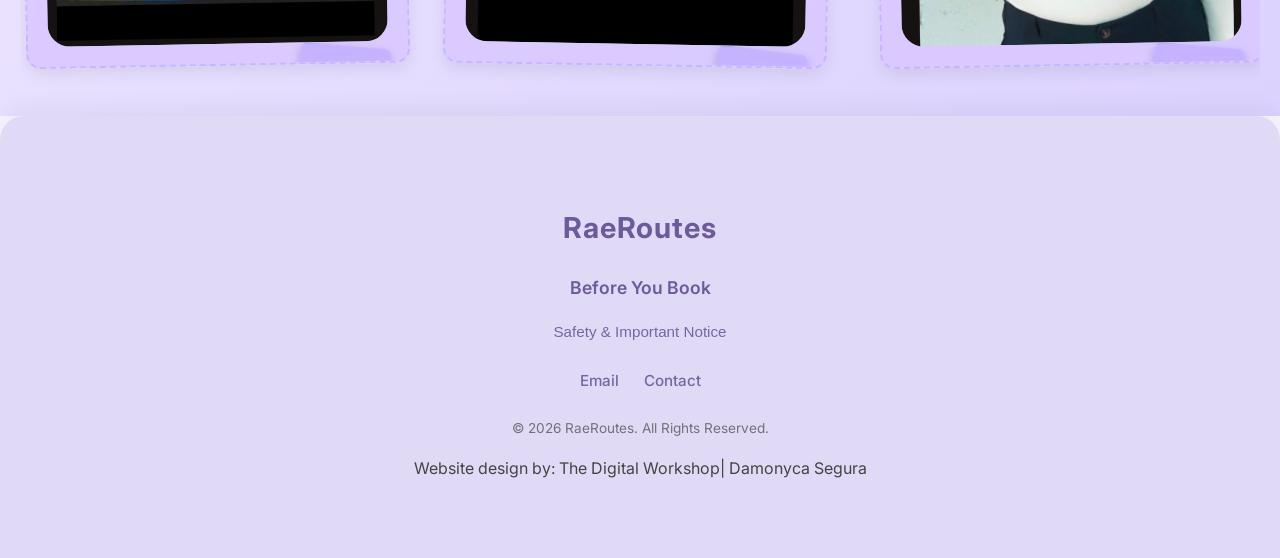
==== commit 1abbea61: "Update about.html" ====
--- a/about.html
+++ b/about.html
@@ -1015,13 +1015,12 @@
 
     <!-- Brand -->
     <h3 class="footer-title">RaeRoutes</h3>
-    <p class="footer-tagline">Designed for Every Journey.</p>
 
     <!-- Resources / Image PDFs -->
     <div class="footer-resources">
       <h4 class="footer-subtitle">Before You Book</h4>
       <ul class="footer-links">
-        <li><button data-images="importantnotice.jpg,updated2.png">Safety & Important Notice</button></li>
+        <li><button data-images="importantnotice.jpg,importantnotice2.jpg">Safety & Important Notice</button></li>
       </ul>
     </div>
 
@@ -1033,6 +1032,9 @@
 
     <!-- Copy -->
     <p class="footer-copy">© 2026 RaeRoutes. All Rights Reserved.</p>
+
+    <!-- Credit --> 
+    <P> Website design by: The Digital Workshop| Damonyca Segura</P>
 
   </div>
 </footer>
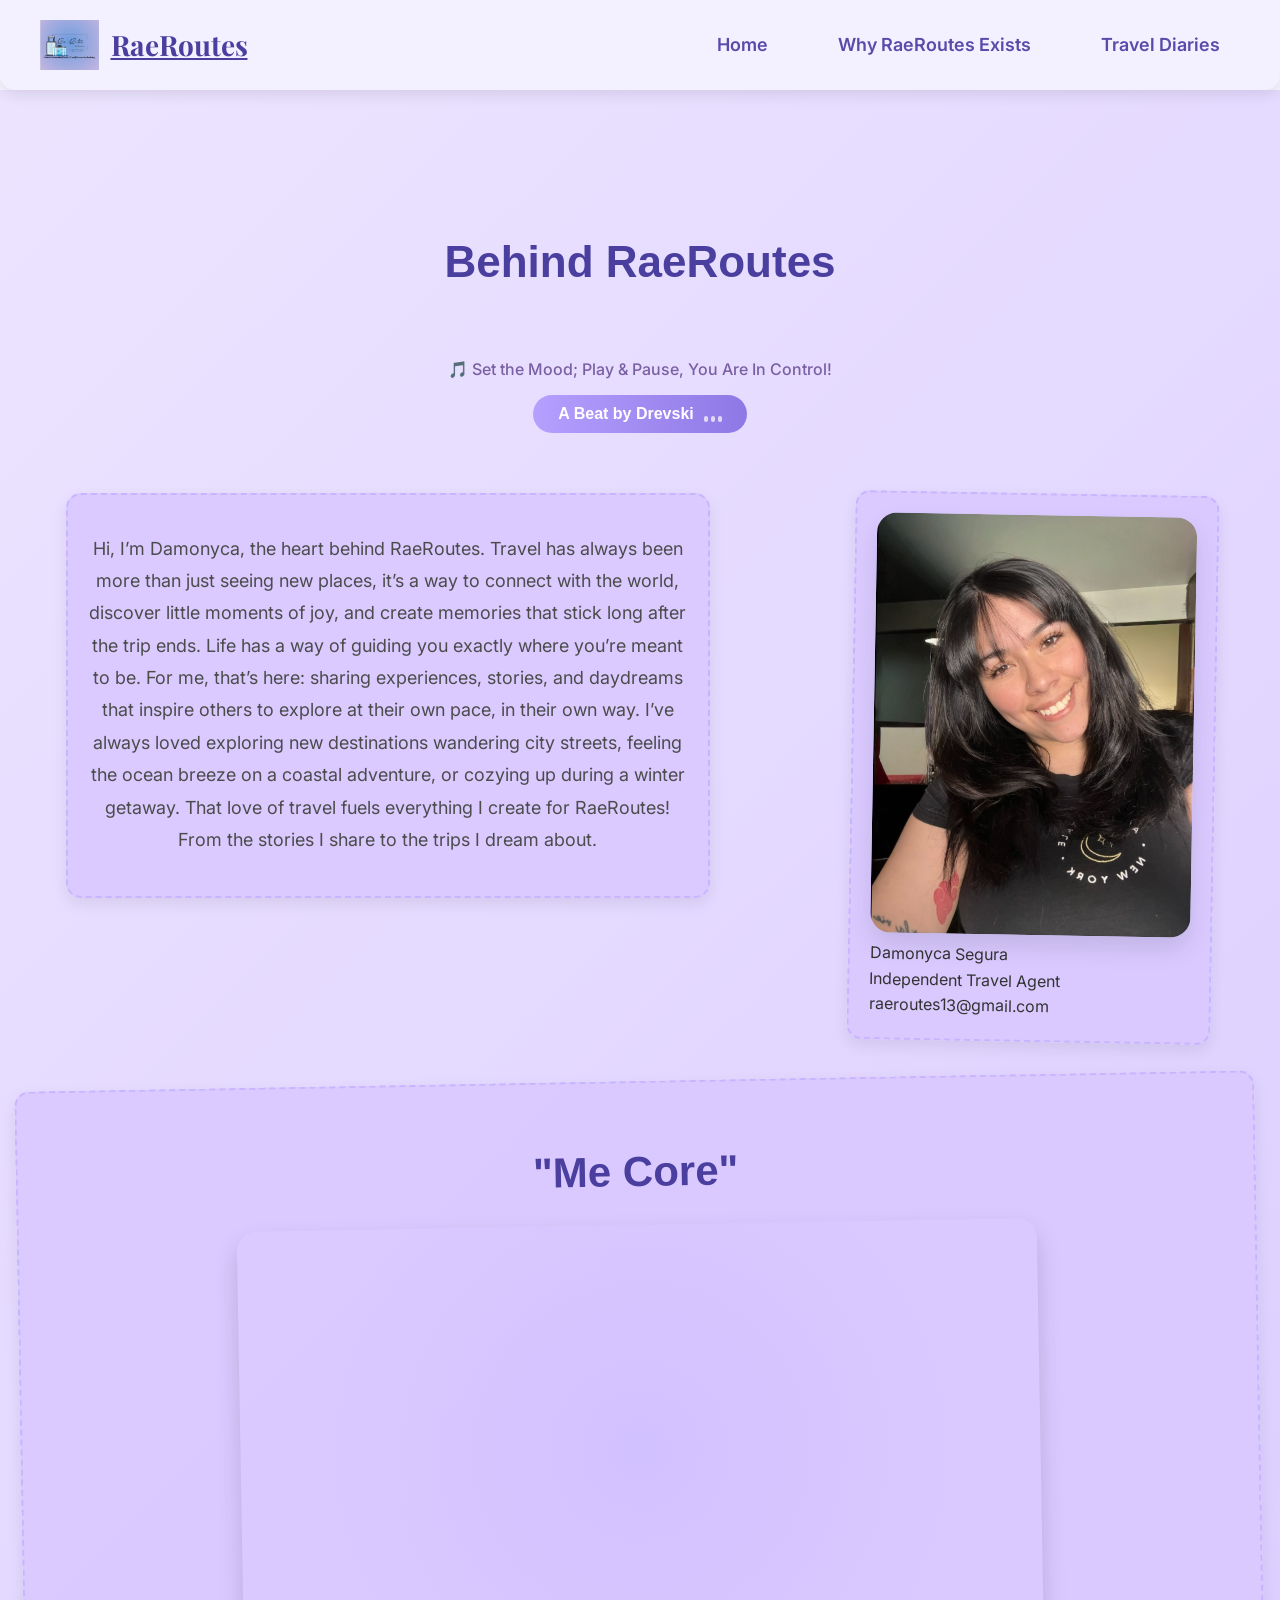
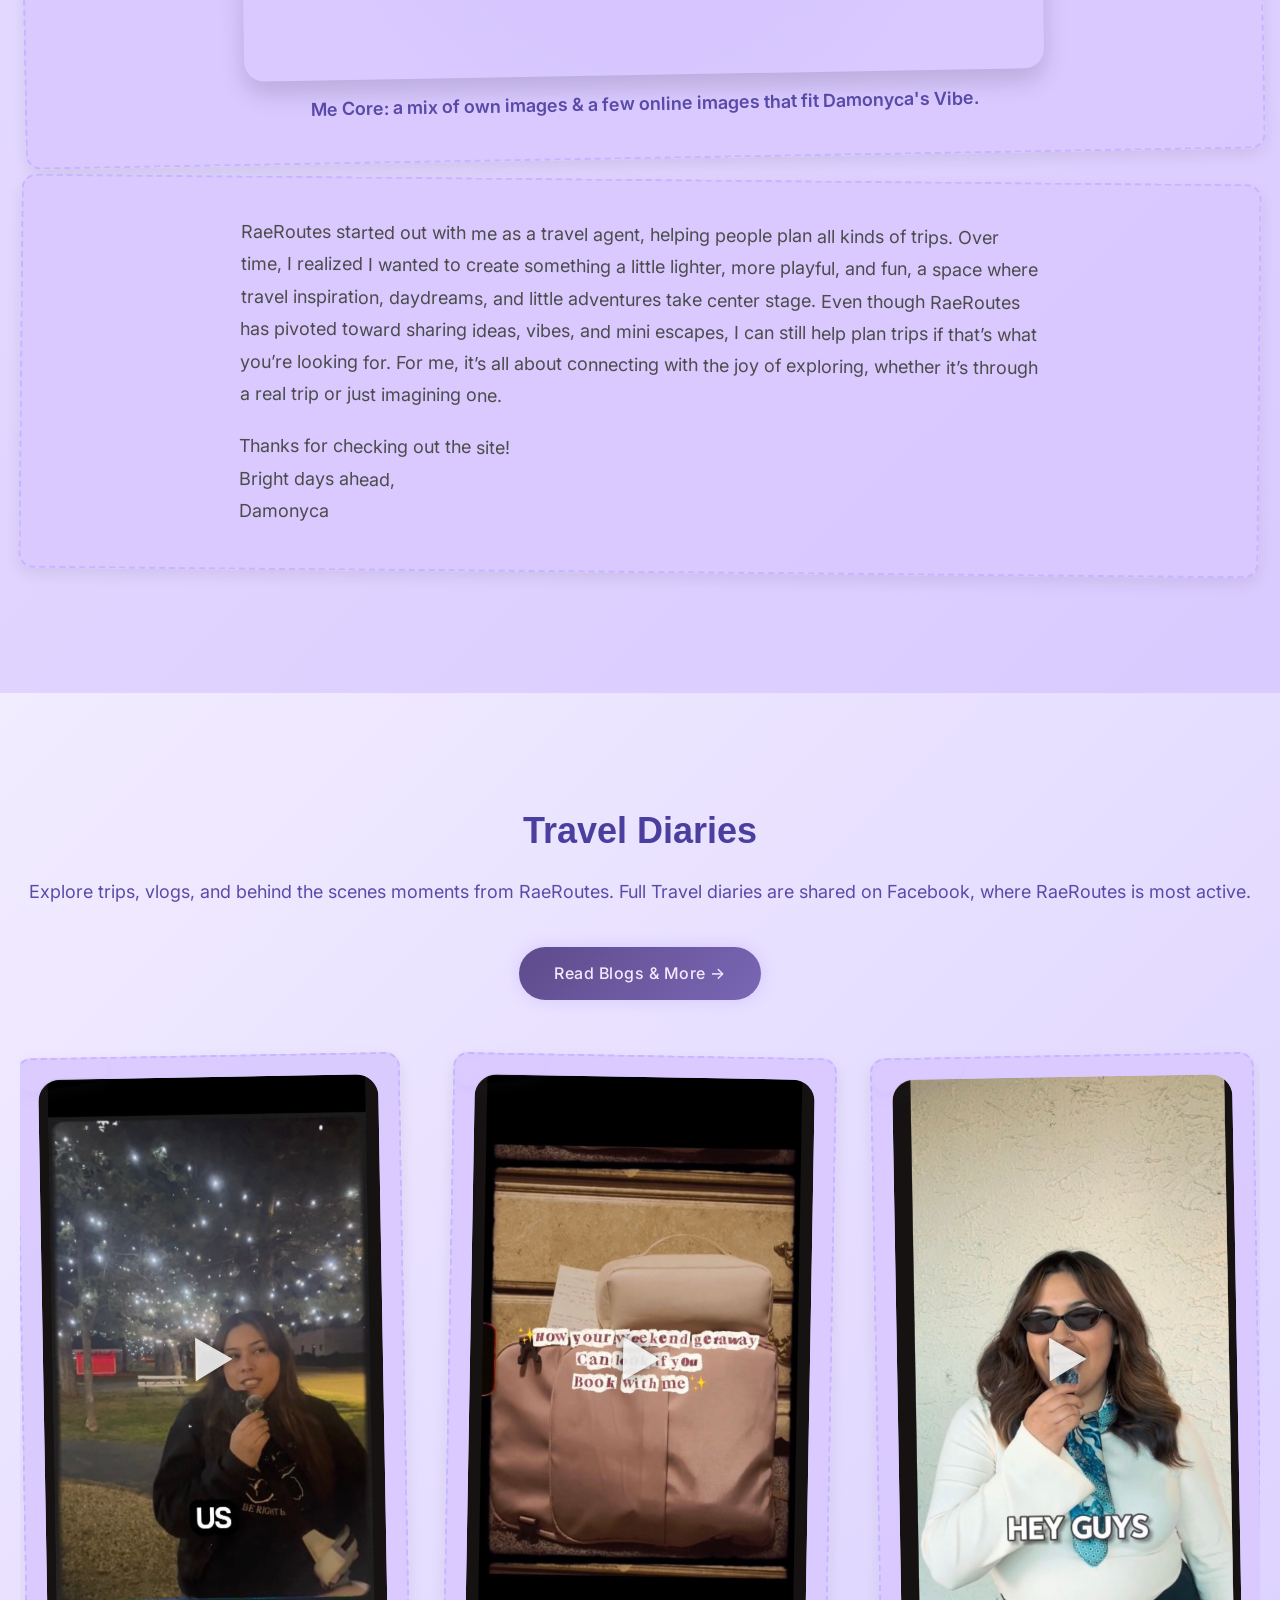
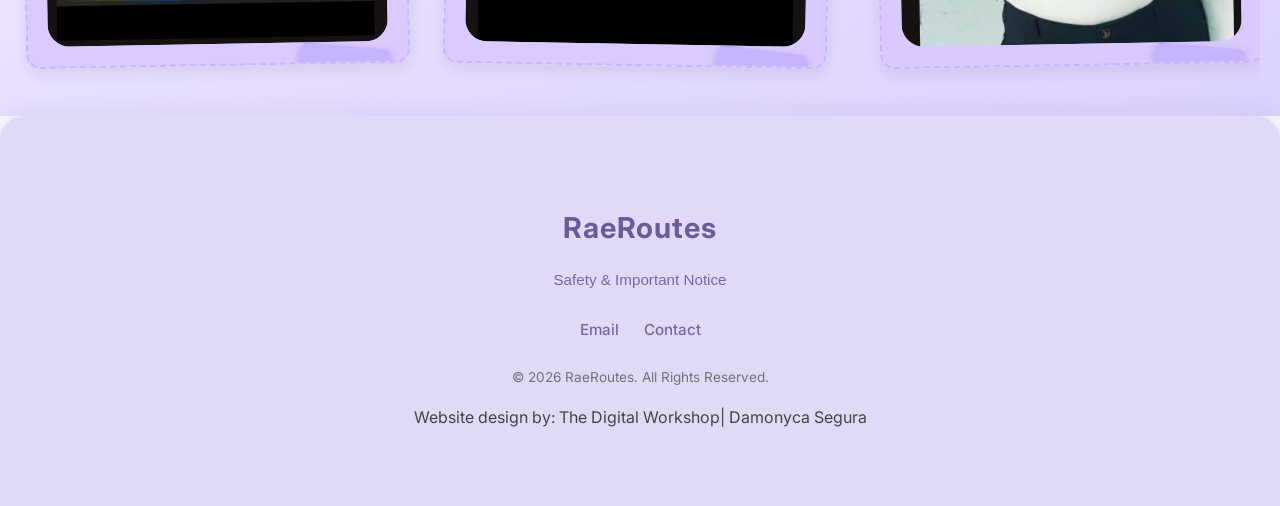
==== commit 9d06fec3: "Remove 'Before You Book' subtitle from footer" ====
--- a/about.html
+++ b/about.html
@@ -1018,7 +1018,6 @@
 
     <!-- Resources / Image PDFs -->
     <div class="footer-resources">
-      <h4 class="footer-subtitle">Before You Book</h4>
       <ul class="footer-links">
         <li><button data-images="importantnotice.jpg,importantnotice2.jpg">Safety & Important Notice</button></li>
       </ul>
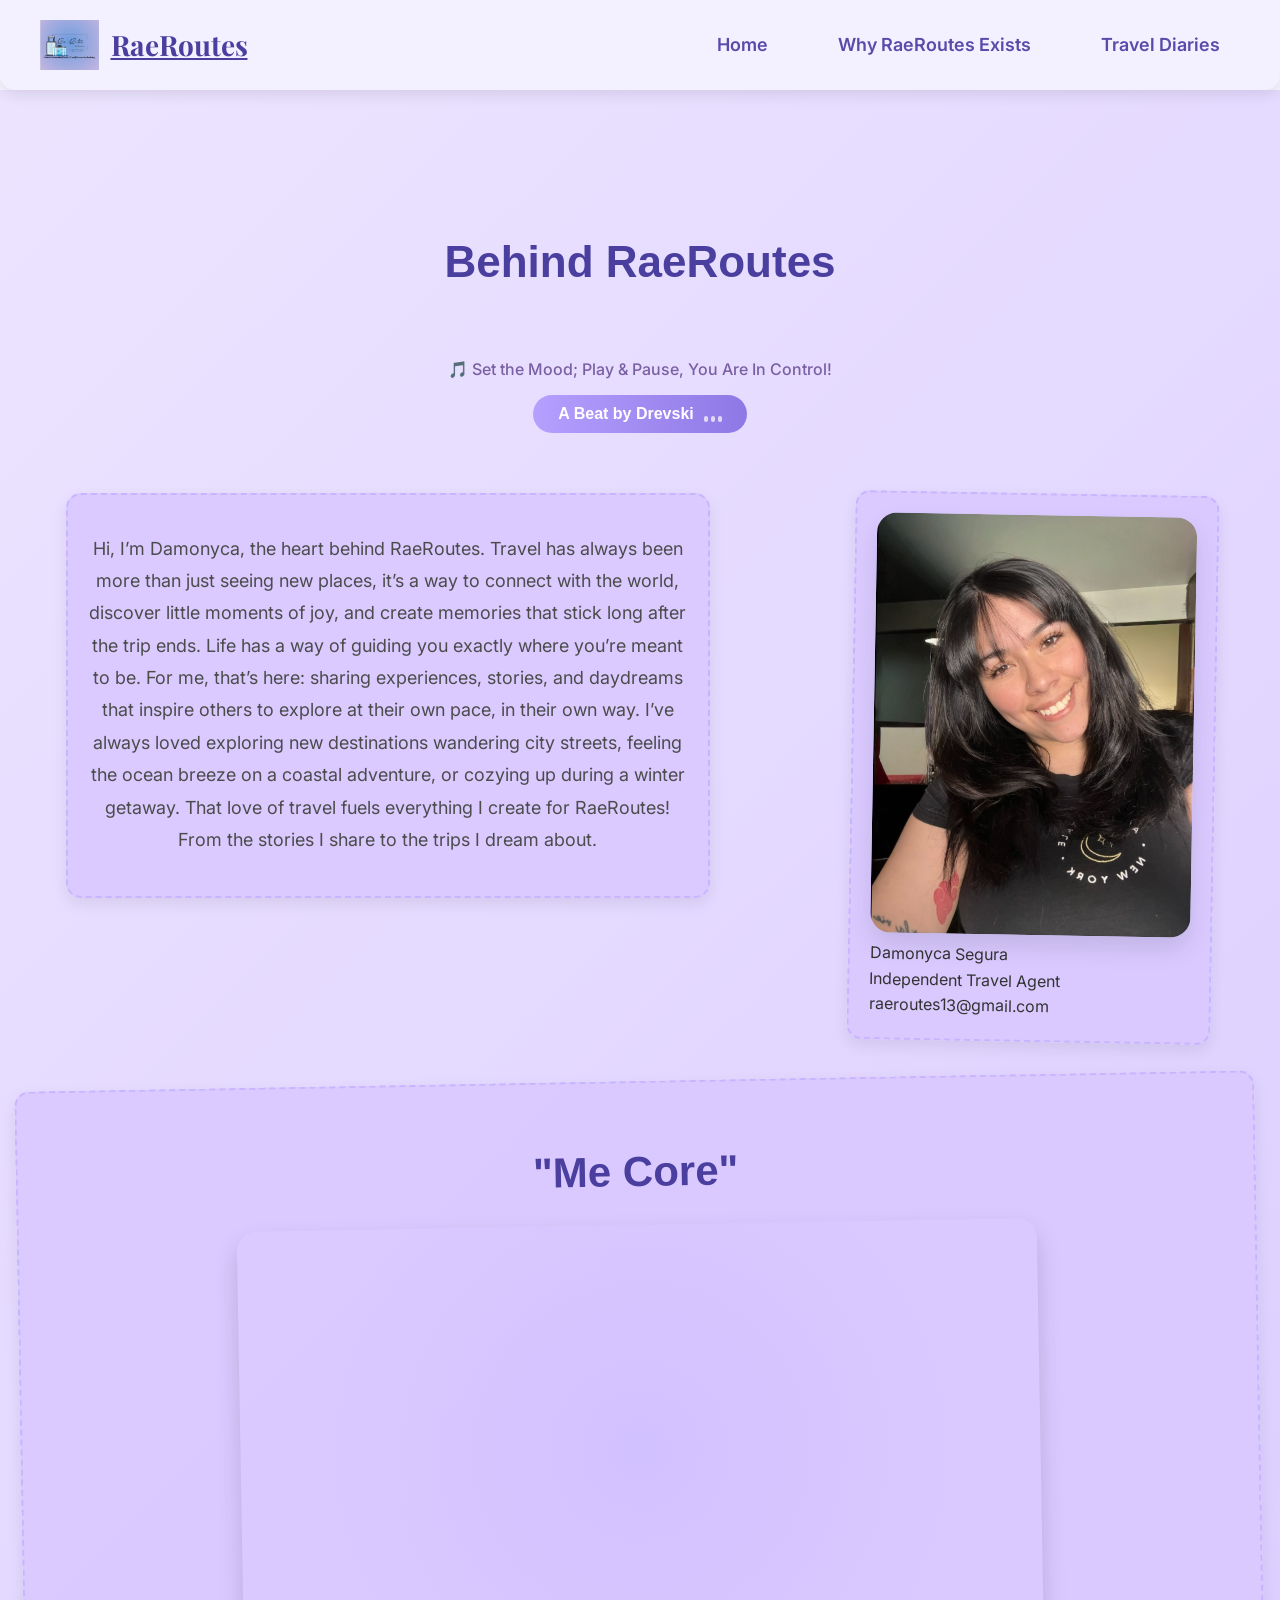
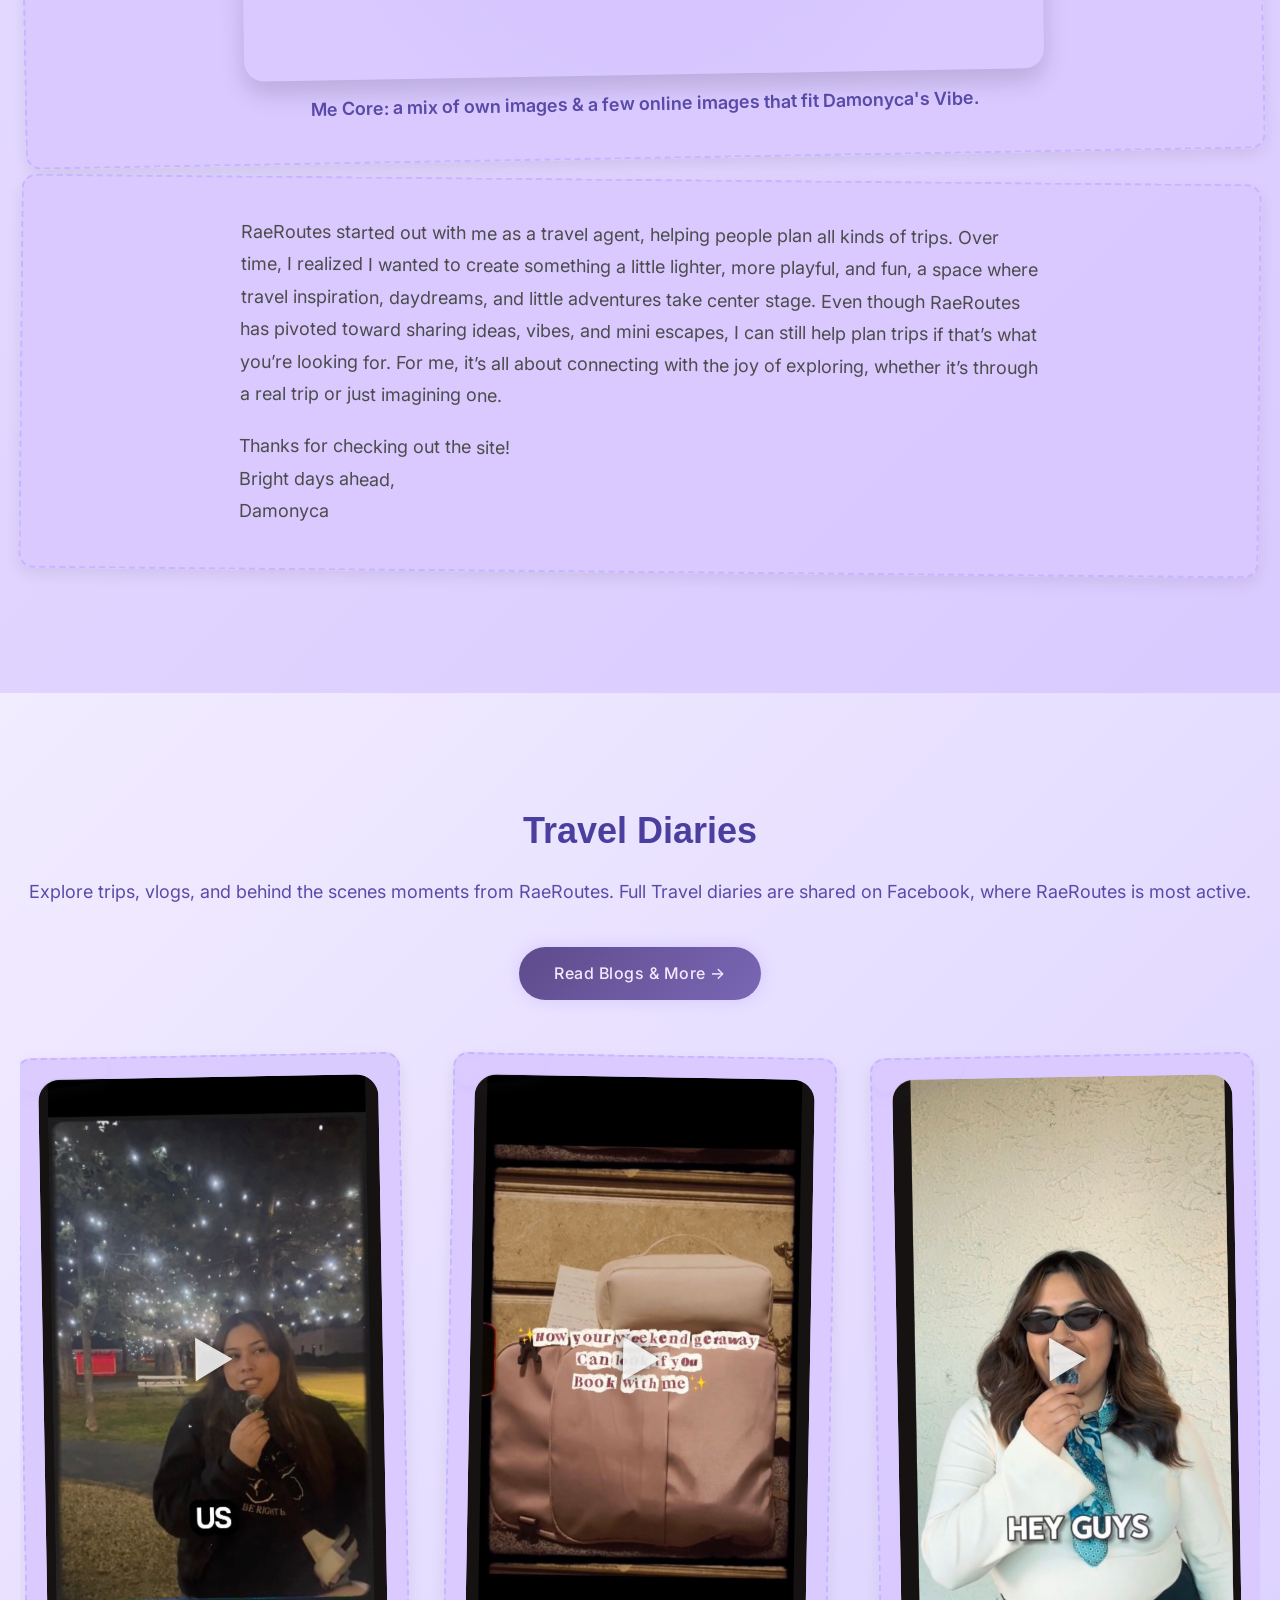
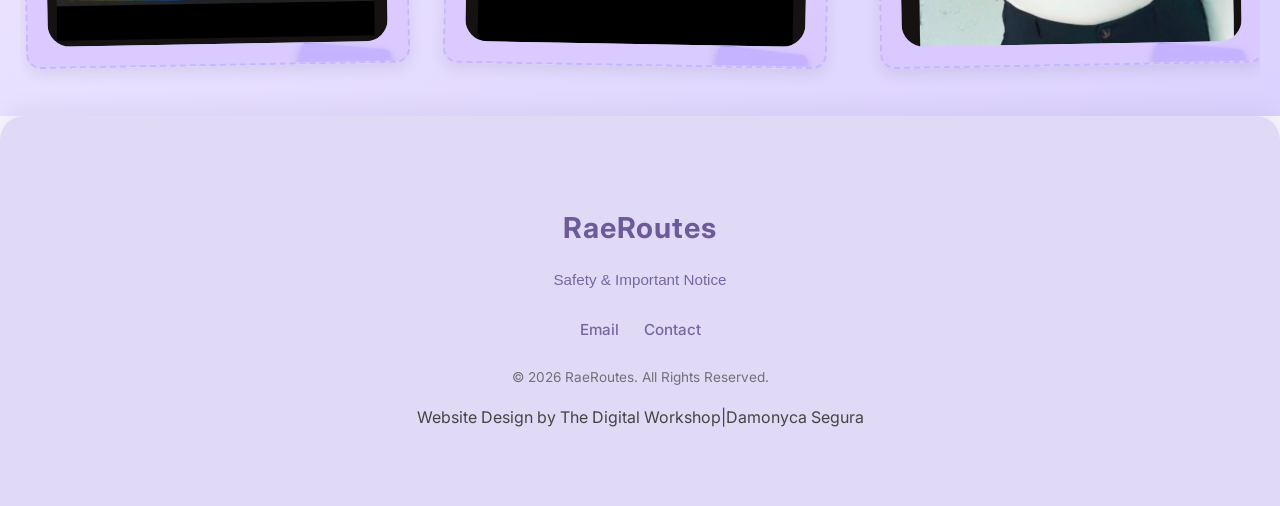
==== commit fa7c642d: "Update about.html" ====
--- a/about.html
+++ b/about.html
@@ -653,7 +653,11 @@
   opacity: 0.7;
   margin-top: 10px;
 }
-
+.footer-credit{
+  font-size: 0.85rem;
+  opacity: 0.7;
+  margin-top: 10px;
+}
 /* ===== PDF IMAGE MODAL ===== */
 .pdf-modal {
   position: fixed;
@@ -1032,8 +1036,8 @@
     <!-- Copy -->
     <p class="footer-copy">© 2026 RaeRoutes. All Rights Reserved.</p>
 
-    <!-- Credit --> 
-    <P> Website design by: The Digital Workshop| Damonyca Segura</P>
+   <!-- Copy -->
+    <p class="credit-note"> Website Design by The Digital Workshop|Damonyca Segura</p>
 
   </div>
 </footer>
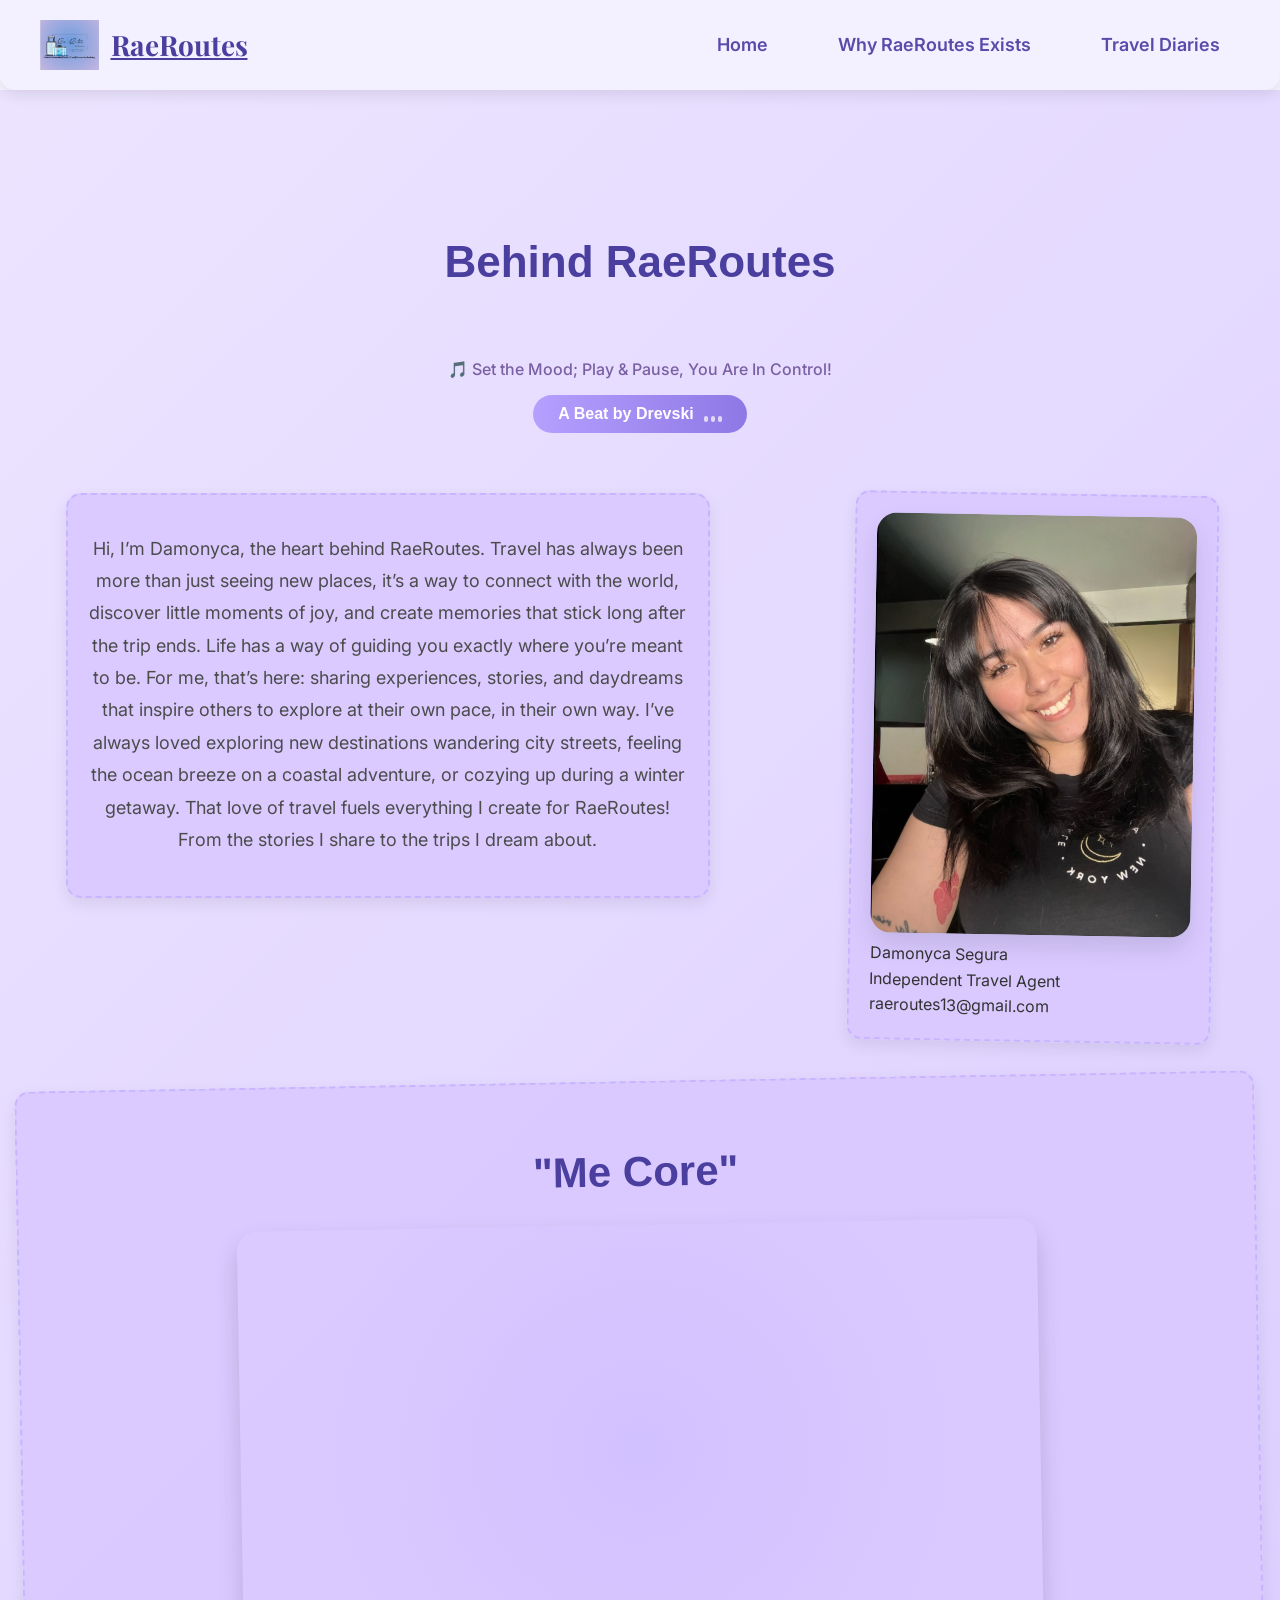
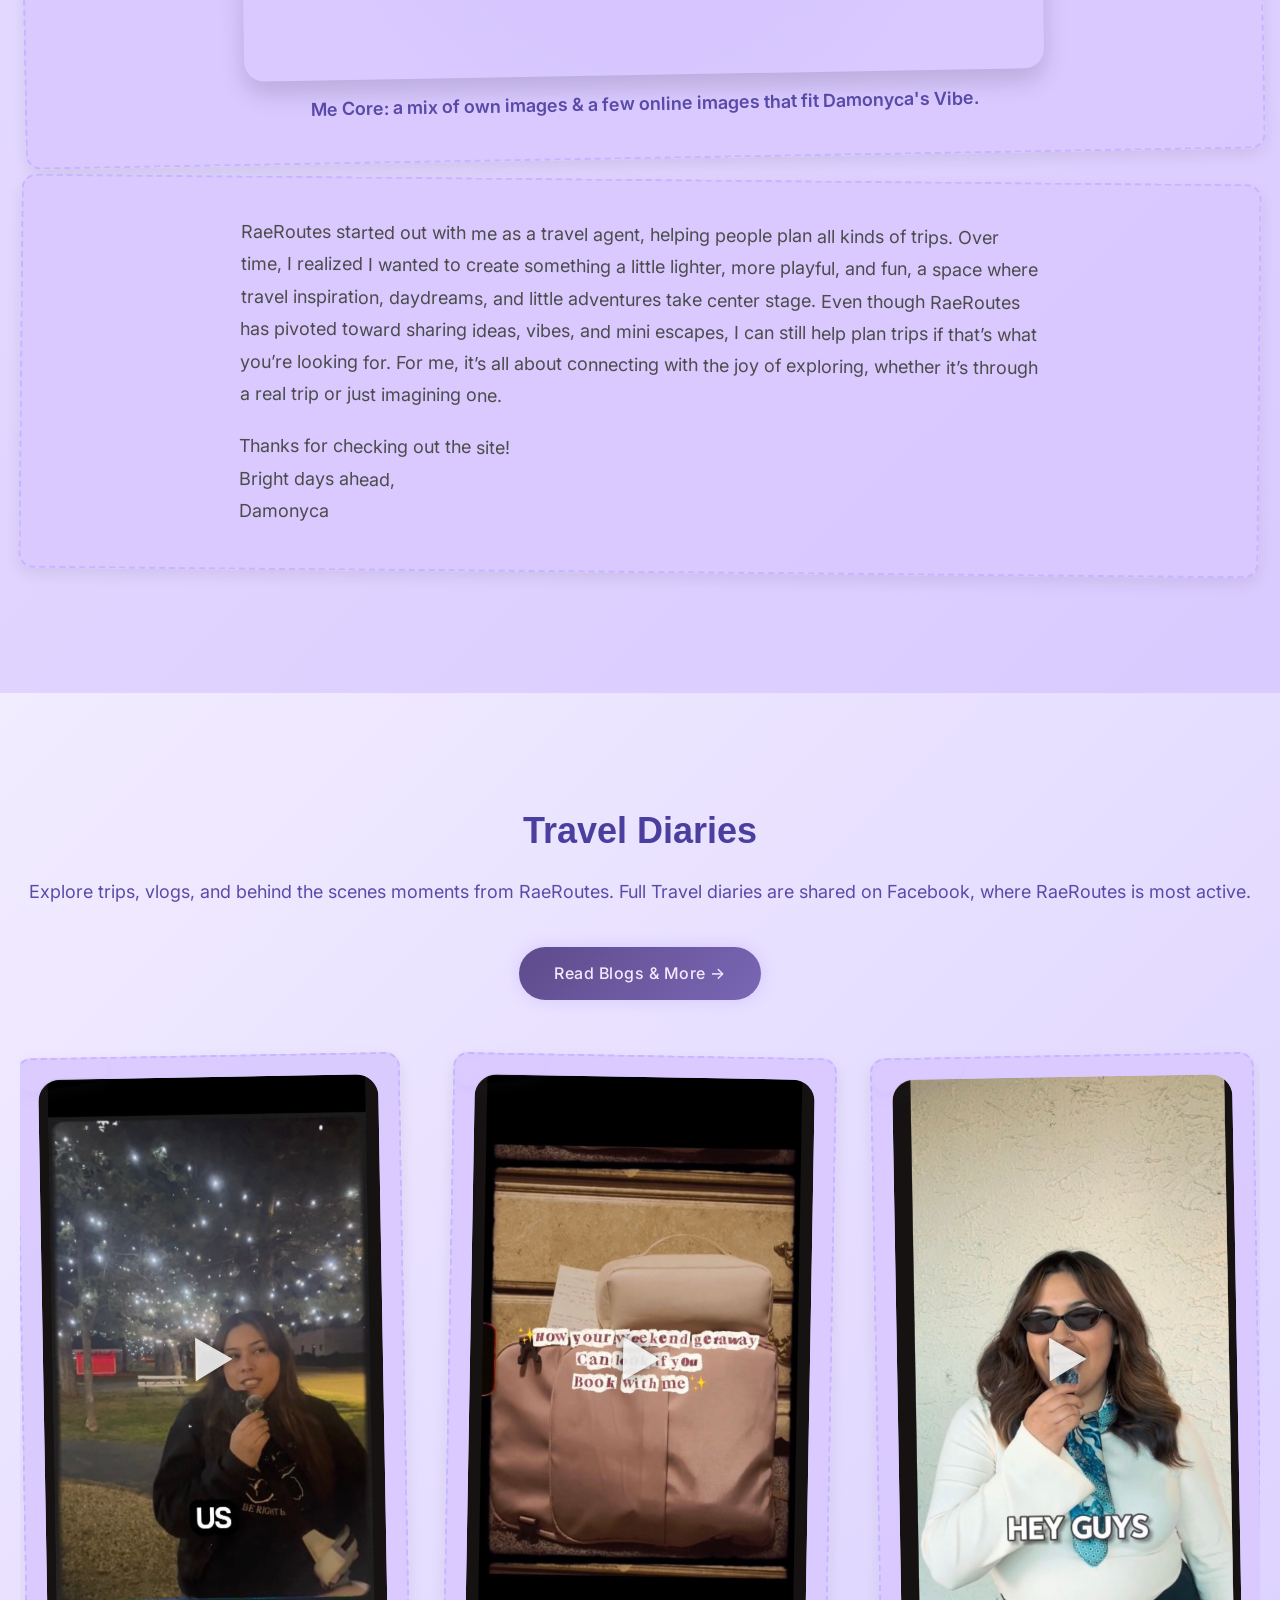
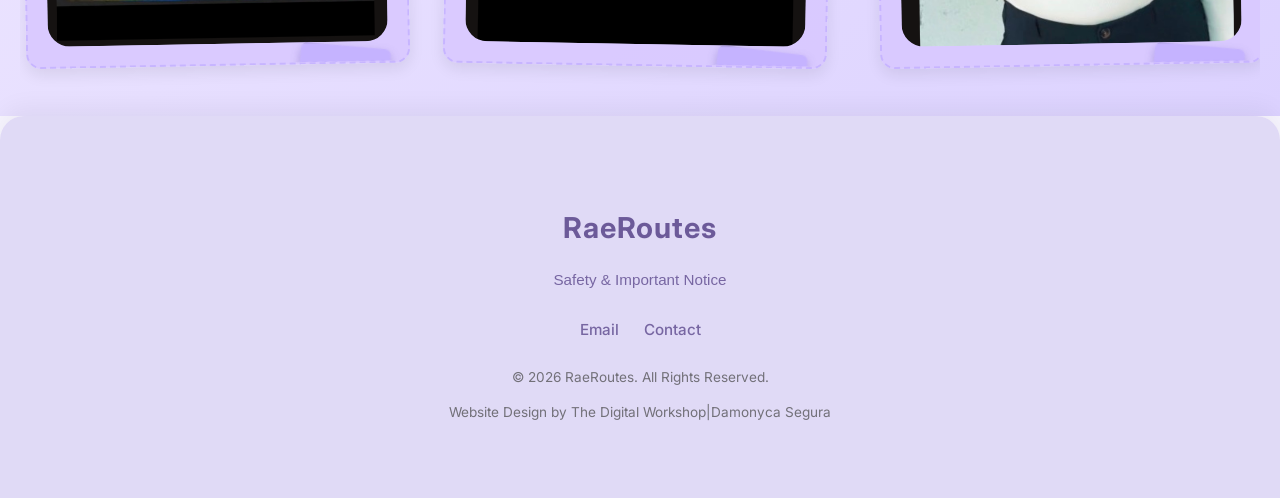
==== commit dcffd4d6: "Update about.html" ====
--- a/about.html
+++ b/about.html
@@ -653,7 +653,7 @@
   opacity: 0.7;
   margin-top: 10px;
 }
-.footer-credit{
+.credit-note{
   font-size: 0.85rem;
   opacity: 0.7;
   margin-top: 10px;
@@ -1036,7 +1036,7 @@
     <!-- Copy -->
     <p class="footer-copy">© 2026 RaeRoutes. All Rights Reserved.</p>
 
-   <!-- Copy -->
+   <!-- Credit -->
     <p class="credit-note"> Website Design by The Digital Workshop|Damonyca Segura</p>
 
   </div>
